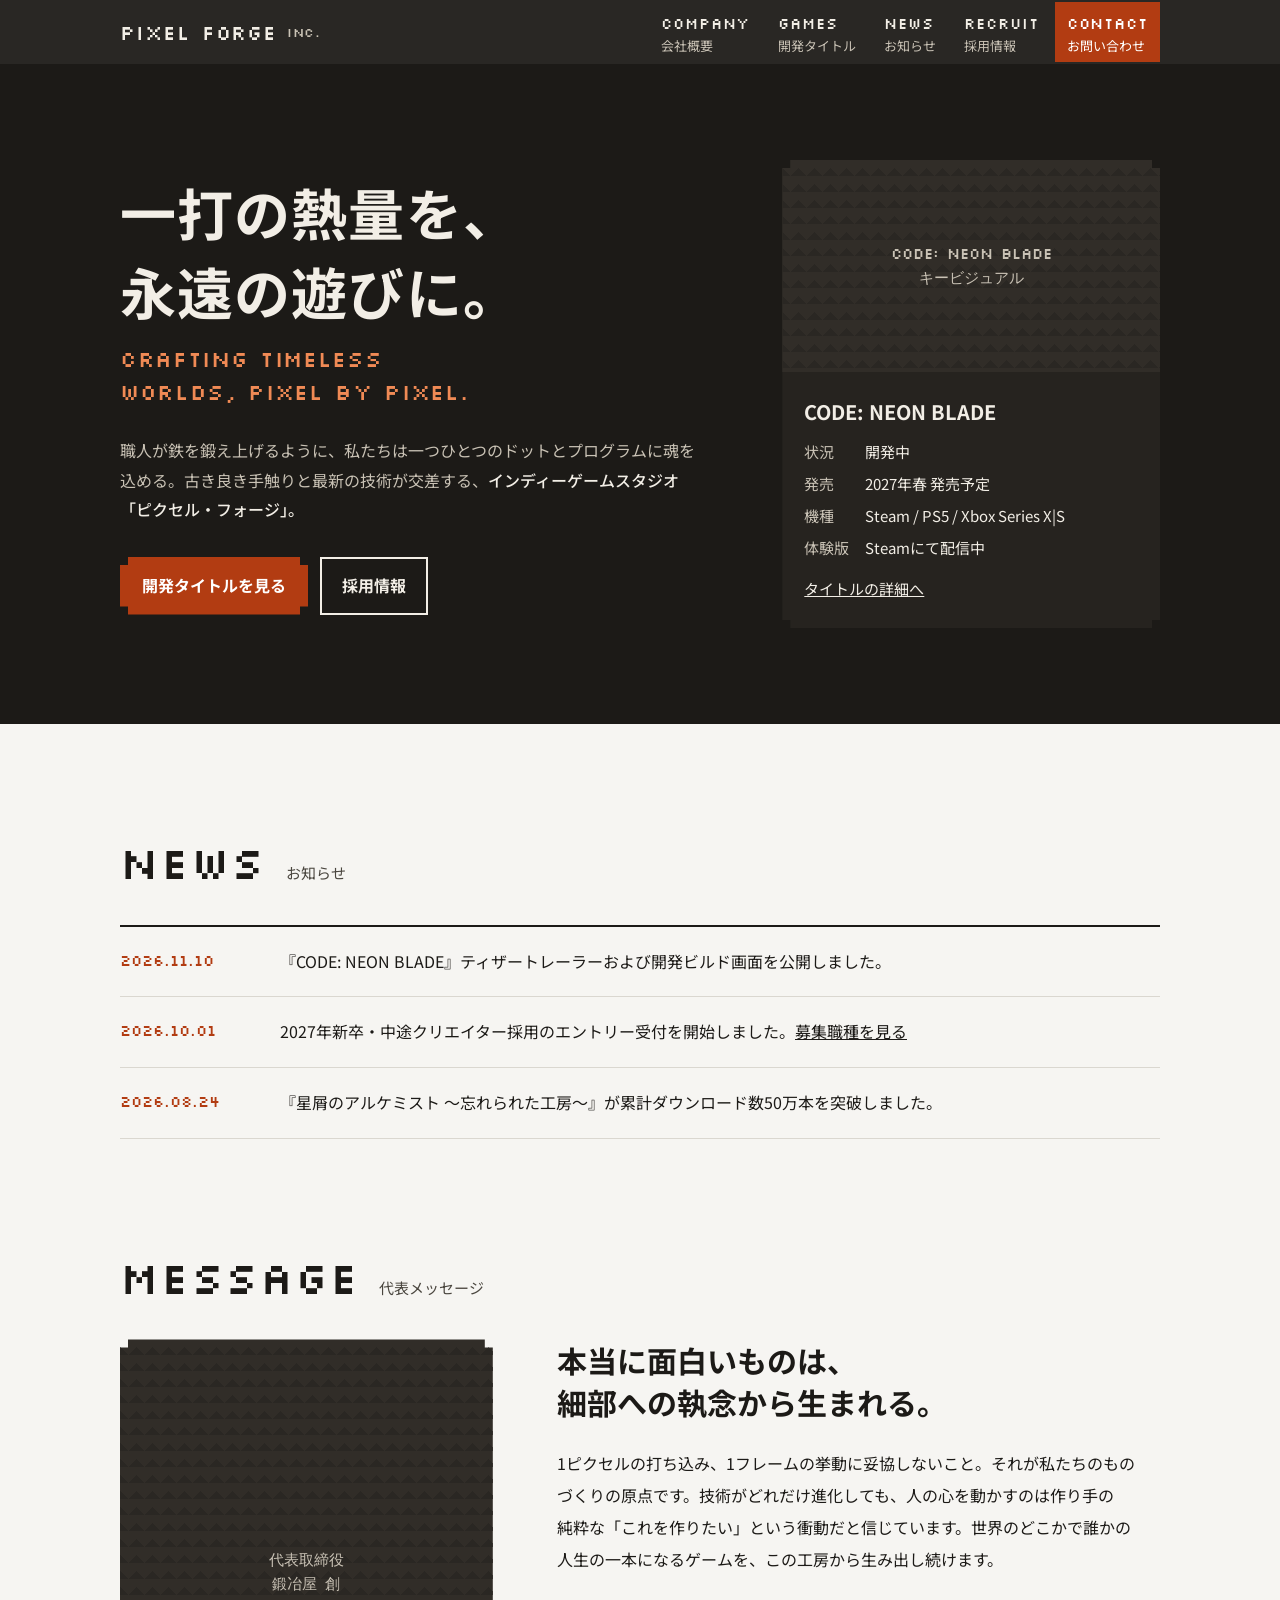
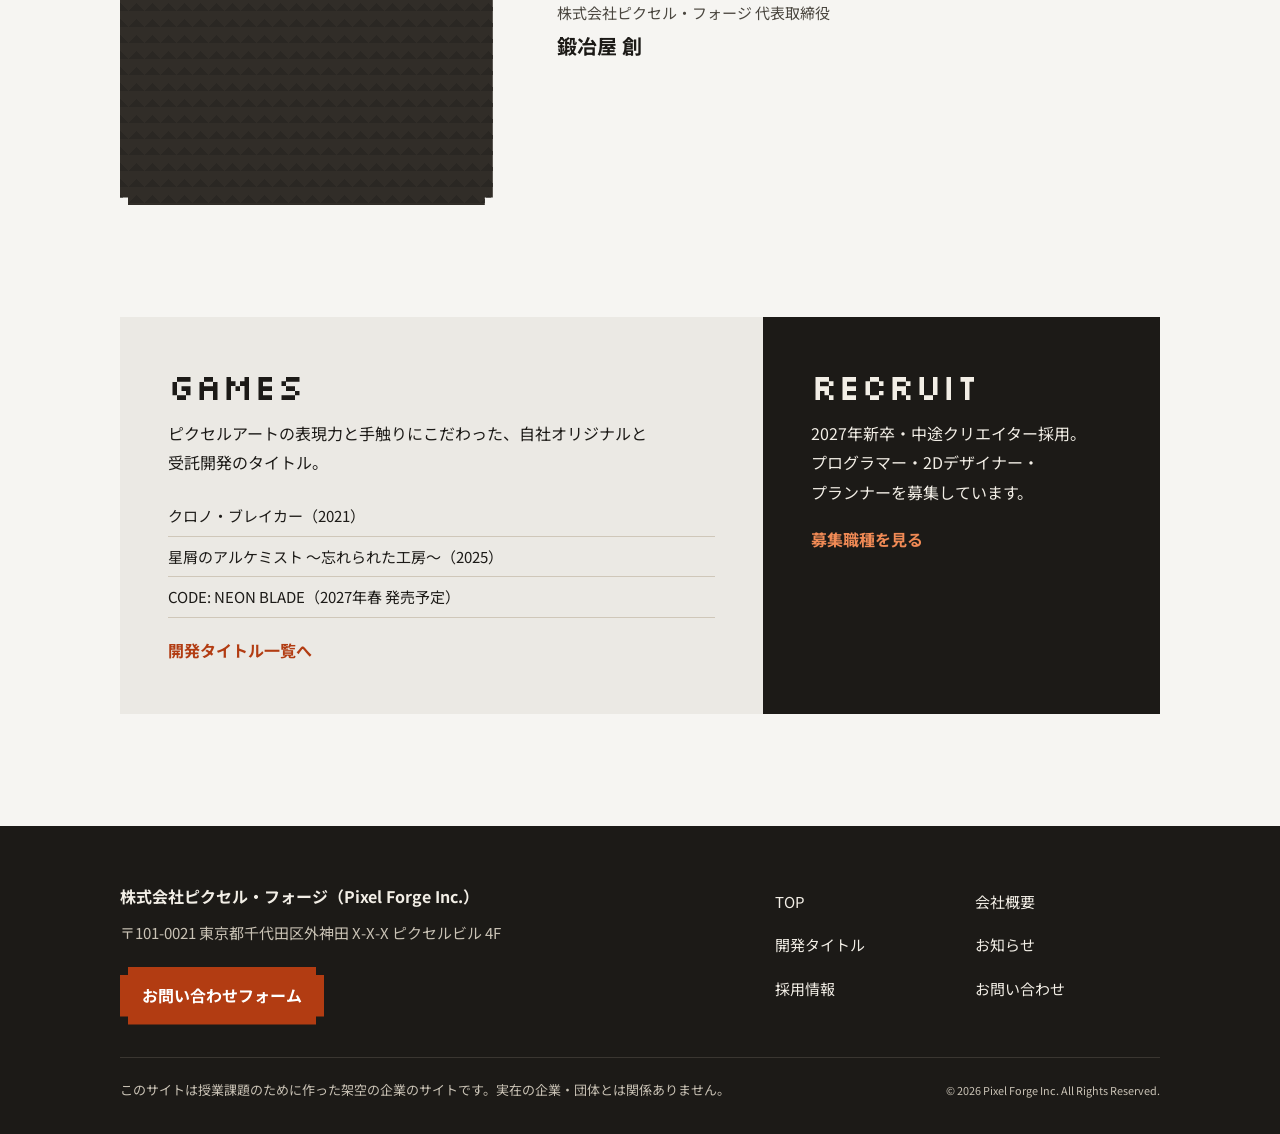
==== index.html @ 59c22038 "最終課題：ピクセル・フォージのコーポレートサイトを作る トップ・会社概要・開発タイトル・採用・お問い合わせの5ページ。 原稿どおりの文章、開発タイトルの絞り込み、問い合わせの入力→確認→完了。 画像は" ====
<!doctype html>
<html lang="ja">
<head>
<meta charset="utf-8">
<meta name="viewport" content="width=device-width, initial-scale=1">
<meta name="robots" content="noindex, nofollow">
<title>株式会社ピクセル・フォージ｜インディーゲームスタジオ</title>
<meta name="description" content="ピクセルアートの2Dゲームを企画・開発するインディーゲームスタジオ、株式会社ピクセル・フォージのコーポレートサイトです（授業課題用の架空の企業）。">
<link rel="preconnect" href="https://fonts.googleapis.com">
<link rel="preconnect" href="https://fonts.gstatic.com" crossorigin>
<link rel="stylesheet" href="https://fonts.googleapis.com/css2?family=Noto+Sans+JP:wght@400;500;700&family=Silkscreen&display=swap">
<link rel="stylesheet" href="./css/style.css">
</head>
<body>
<a class="skip" href="#main">本文へ移動</a>

<header class="site-header">
  <div class="wrap">
    <a class="logo" href="./index.html" aria-label="株式会社ピクセル・フォージ トップへ">PIXEL FORGE <small>Inc.</small></a>
    <button class="menu-btn" type="button" aria-expanded="false" aria-controls="gnav">MENU</button>
    <nav class="gnav" id="gnav" aria-label="グローバルメニュー">
      <ul>
        <li><a href="./company.html">COMPANY<span>会社概要</span></a></li>
        <li><a href="./games.html">GAMES<span>開発タイトル</span></a></li>
        <li><a href="./index.html#news">NEWS<span>お知らせ</span></a></li>
        <li><a href="./recruit.html">RECRUIT<span>採用情報</span></a></li>
        <li class="nav-entry"><a href="./contact.html">CONTACT<span>お問い合わせ</span></a></li>
      </ul>
    </nav>
  </div>
</header>

<main id="main">
  <section class="hero" aria-labelledby="hero-title">
    <div class="wrap">
      <div>
        <h1 id="hero-title">一打の熱量を、<br>永遠の遊びに。<span class="en" lang="en">Crafting Timeless Worlds, Pixel by Pixel.</span></h1>
        <p class="lead">職人が鉄を鍛え上げるように、私たちは一つひとつのドットとプログラムに魂を込める。古き良き手触りと最新の技術が交差する、<strong>インディーゲームスタジオ「ピクセル・フォージ」。</strong></p>
        <div class="hero-actions">
          <a class="btn" href="./games.html">開発タイトルを見る</a>
          <a class="btn ghost" href="./recruit.html">採用情報</a>
        </div>
      </div>
      <aside class="wip-card" aria-label="開発中のタイトル">
        <div class="shot"><div class="img-slot">CODE: NEON BLADE<br>キービジュアル</div></div>
        <div class="body">
                    <h2>CODE: NEON BLADE</h2>
          <dl>
            <dt>状況</dt><dd>開発中</dd>
            <dt>発売</dt><dd>2027年春 発売予定</dd>
            <dt>機種</dt><dd>Steam / PS5 / Xbox Series X|S</dd>
            <dt>体験版</dt><dd>Steamにて配信中</dd>
          </dl>
          <a href="./games.html#neon-blade">タイトルの詳細へ</a>
        </div>
      </aside>
    </div>
  </section>

  <section class="section" id="news" aria-labelledby="news-title">
    <div class="wrap">
      <div class="sec-head">
        <h2 id="news-title">NEWS</h2>
        <p>お知らせ</p>
      </div>
      <ul class="news-list">
        <li><time datetime="2026-11-10">2026.11.10</time><p>『CODE: NEON BLADE』ティザートレーラーおよび開発ビルド画面を公開しました。</p></li>
        <li><time datetime="2026-10-01">2026.10.01</time><p>2027年新卒・中途クリエイター採用のエントリー受付を開始しました。<a href="./recruit.html">募集職種を見る</a></p></li>
        <li><time datetime="2026-08-24">2026.08.24</time><p>『星屑のアルケミスト 〜忘れられた工房〜』が累計ダウンロード数50万本を突破しました。</p></li>
      </ul>
    </div>
  </section>

  <section class="section" aria-labelledby="message-title">
    <div class="wrap">
      <div class="sec-head">
        <h2>MESSAGE</h2>
        <p>代表メッセージ</p>
      </div>
      <div class="message">
        <div class="portrait"><div class="img-slot">代表取締役<br>鍛冶屋 創</div></div>
        <div>
          <h3 id="message-title">本当に面白いものは、細部への執念から生まれる。</h3>
          <blockquote>
            <p>1ピクセルの打ち込み、1フレームの挙動に妥協しないこと。それが私たちのものづくりの原点です。技術がどれだけ進化しても、人の心を動かすのは作り手の純粋な「これを作りたい」という衝動だと信じています。世界のどこかで誰かの人生の一本になるゲームを、この工房から生み出し続けます。</p>
          </blockquote>
          <p class="sign">株式会社ピクセル・フォージ 代表取締役<strong>鍛冶屋 創</strong></p>
        </div>
      </div>
    </div>
  </section>

  <section class="section" aria-label="開発タイトルと採用情報への入口">
    <div class="wrap">
      <div class="doorway">
        <a class="to-games" href="./games.html">
          <span class="en">GAMES</span>
          <span class="ja">ピクセルアートの表現力と手触りにこだわった、自社オリジナルと受託開発のタイトル。</span>
          <ul>
            <li>クロノ・ブレイカー（2021）</li>
            <li>星屑のアルケミスト 〜忘れられた工房〜（2025）</li>
            <li>CODE: NEON BLADE（2027年春 発売予定）</li>
          </ul>
          <span class="more">開発タイトル一覧へ</span>
        </a>
        <a class="to-recruit" href="./recruit.html">
          <span class="en">RECRUIT</span>
          <span class="ja">2027年新卒・中途クリエイター採用。プログラマー・2Dデザイナー・プランナーを募集しています。</span>
          <span class="more">募集職種を見る</span>
        </a>
      </div>
    </div>
  </section>
</main>
<footer class="site-footer">
  <div class="wrap">
    <div>
      <p class="name">株式会社ピクセル・フォージ（Pixel Forge Inc.）</p>
      <address>〒101-0021 東京都千代田区外神田 X-X-X ピクセルビル 4F</address>
      <p class="contact-cta"><a class="btn" href="./contact.html">お問い合わせフォーム</a></p>
    </div>
    <nav aria-label="フッターメニュー">
      <ul>
        <li><a href="./index.html">TOP</a></li>
        <li><a href="./company.html">会社概要</a></li>
        <li><a href="./games.html">開発タイトル</a></li>
        <li><a href="./index.html#news">お知らせ</a></li>
        <li><a href="./recruit.html">採用情報</a></li>
        <li><a href="./contact.html">お問い合わせ</a></li>
      </ul>
    </nav>
    <div class="bottom">
      <p>このサイトは授業課題のために作った架空の企業のサイトです。実在の企業・団体とは関係ありません。</p>
      <p><small>© 2026 Pixel Forge Inc. All Rights Reserved.</small></p>
    </div>
  </div>
</footer>
<script src="./js/main.js"></script>
</body>
</html>
---- css/style.css ----
/*
  株式会社ピクセル・フォージ（架空）コーポレートサイト
  題材の特色：鉄を鍛えるように1ドット・1フレームを打ち込むインディースタジオ。
  色は鍛冶場から3色だけ：地＝生成りの紙（仕様書・企画書）、主＝鉄の黒、差し色＝焼けた鉄の橙。
  ゲームの会社なので、最初の画面と採用の帯だけは鉄の黒を地にする（暗い面に理由がある所だけ）。
  書体：英字の章題・ロゴは Silkscreen（ドットの字）、和文は Noto Sans JP。
  角の欠けた四角（--px-cut）は、ドット絵の輪郭の段を写したもの。
*/
:root {
  --paper: #f6f5f2;
  --iron: #1c1a17;
  --ember: #b23c12;
  --ember-lit: #f08a55; /* 暗い地の上の橙（同じ色相を明るく） */
  --ink: #1c1a17;
  --ink-sub: #4a463f;
  --line: #dad7d0;
  --on-iron: #f2eee6;
  --on-iron-sub: #c9c2b5;
  --max: 1120px;
  --gutter: clamp(16px, 4vw, 40px);
  --px-cut: polygon(0 8px, 8px 8px, 8px 0, calc(100% - 8px) 0, calc(100% - 8px) 8px, 100% 8px,
    100% calc(100% - 8px), calc(100% - 8px) calc(100% - 8px), calc(100% - 8px) 100%, 8px 100%,
    8px calc(100% - 8px), 0 calc(100% - 8px));
  --font-dot: "Silkscreen", "DotGothic16", monospace;
  --font-ja: "Noto Sans JP", "Hiragino Sans", "Yu Gothic", sans-serif;
}

*, *::before, *::after { box-sizing: border-box; }
html { scroll-behavior: smooth; scroll-padding-top: 80px; }
@media (prefers-reduced-motion: reduce) { html { scroll-behavior: auto; } }
body {
  margin: 0;
  background: var(--paper);
  color: var(--ink);
  font-family: var(--font-ja);
  font-size: 16px;
  line-height: 1.85;
  -webkit-text-size-adjust: 100%;
  word-break: auto-phrase; /* 日本語を文節で折り返す */
  text-wrap: pretty;
}
h1, h2, h3 { text-wrap: balance; }
img { max-width: 100%; height: auto; display: block; }
a { color: inherit; }
h1, h2, h3 { line-height: 1.4; margin: 0; font-weight: 700; }
p { margin: 0; }
.wrap { max-width: var(--max); margin: 0 auto; padding: 0 var(--gutter); }
.sr-only {
  position: absolute; width: 1px; height: 1px; overflow: hidden;
  clip: rect(0 0 0 0); white-space: nowrap;
}
.skip {
  position: absolute; left: 8px; top: -60px; background: var(--ember); color: #fff;
  padding: 8px 12px; z-index: 100;
}
.skip:focus { top: 8px; }
:focus-visible { outline: 3px solid var(--ember); outline-offset: 2px; }

/* ===== ヘッダー（隠さない薄い帯） ===== */
.site-header {
  position: sticky; top: 0; z-index: 50;
  background: rgba(28, 26, 23, .94);
  color: var(--on-iron);
  backdrop-filter: blur(8px);
}
.site-header .wrap {
  display: flex; align-items: center; justify-content: space-between;
  height: 64px;
}
.logo {
  display: flex; align-items: center; gap: 10px;
  text-decoration: none; font-family: var(--font-dot); font-size: 20px;
  letter-spacing: .04em; white-space: nowrap;
}
.logo img { height: 36px; width: auto; }
.logo small { font-size: 13px; color: var(--on-iron-sub); }
.gnav ul { display: flex; gap: 4px; list-style: none; margin: 0; padding: 0; }
.gnav a {
  display: block; padding: 8px 12px; text-decoration: none;
  font-family: var(--font-dot); font-size: 15px; letter-spacing: .06em;
}
.gnav a span { display: block; font-family: var(--font-ja); font-size: 13px; color: var(--on-iron-sub); letter-spacing: 0; line-height: 1.2; }
.gnav a:hover, .gnav a[aria-current="page"] { color: #fff; box-shadow: inset 0 -3px 0 var(--ember); }
.gnav .nav-entry a { background: var(--ember); color: #fff; }
.gnav .nav-entry a span { color: #fff; }
.menu-btn {
  display: none; background: none; border: 0; color: var(--on-iron);
  font-family: var(--font-dot); font-size: 15px; padding: 10px 4px; cursor: pointer;
}

@media (max-width: 900px) {
  .menu-btn { display: block; }
  .gnav {
    position: fixed; inset: 64px 0 auto 0; background: var(--iron);
    max-height: calc(100vh - 64px); overflow-y: auto;
    display: none; padding: 8px var(--gutter) 24px;
  }
  .gnav.is-open { display: block; }
  .gnav ul { flex-direction: column; gap: 0; }
  .gnav a { padding: 14px 4px; font-size: 20px; border-bottom: 1px solid #3a3631; }
  .gnav a span { font-size: 13px; }
  .gnav .nav-entry a { margin-top: 16px; text-align: center; border: 0; }
}

/* ===== 最初の画面 ===== */
.hero { background: var(--iron); color: var(--on-iron); overflow: hidden; }
.hero .wrap {
  display: grid; grid-template-columns: minmax(0, 1.618fr) minmax(0, 1fr); gap: clamp(24px, 4vw, 56px);
  align-items: center; padding-top: clamp(48px, 8vw, 96px); padding-bottom: clamp(48px, 8vw, 96px);
}
.hero h1 { font-size: clamp(32px, 4.6vw, 56px); letter-spacing: .02em; }
.hero h1 .en {
  display: block; margin-top: 12px; font-family: var(--font-dot); font-weight: 400;
  font-size: clamp(16px, 1.8vw, 22px); color: var(--ember-lit); letter-spacing: .03em; line-height: 1.5;
}
.hero .lead { margin-top: 28px; max-width: 36em; color: var(--on-iron-sub); }
.hero .lead strong { color: var(--on-iron); font-weight: 500; }
.hero-actions { margin-top: 32px; display: flex; flex-wrap: wrap; gap: 12px; }

.btn {
  display: inline-flex; align-items: center; gap: 8px;
  padding: 14px 22px; font-weight: 700; font-size: 16px; text-decoration: none;
  background: var(--ember); color: #fff; border: 0; cursor: pointer;
  clip-path: var(--px-cut);
}
.btn:hover { background: #a93a14; }
.btn.ghost { background: transparent; color: inherit; box-shadow: inset 0 0 0 2px currentColor; clip-path: none; }
.btn.ghost:hover { background: rgba(255,255,255,.08); }

/* 開発中タイトルの札（最初の画面の右） */
.wip-card { background: #26231f; clip-path: var(--px-cut); }
.wip-card .shot { aspect-ratio: 16 / 9; background: #2f2b26; }
.wip-card .shot img { width: 100%; height: 100%; object-fit: cover; }
.wip-card .body { padding: 20px 22px 24px; }
.wip-card h2 { font-size: 20px; margin-top: 6px; }
.wip-card dl { display: grid; grid-template-columns: auto 1fr; gap: 4px 16px; margin: 12px 0 0; font-size: 15px; }
.wip-card dt { color: var(--on-iron-sub); }
.wip-card dd { margin: 0; }
.wip-card a { display: inline-block; margin-top: 14px; font-size: 15px; }

/* 写真がまだ届いていない枠（課題の素材を入れるまでの仮） */
.img-slot {
  display: flex; align-items: center; justify-content: center; text-align: center;
  width: 100%; height: 100%; padding: 16px;
  font-family: var(--font-dot); font-size: 15px; line-height: 1.6;
  color: var(--on-iron-sub);
  background:
    linear-gradient(45deg, #2a2723 25%, transparent 25%) 0 0 / 16px 16px,
    linear-gradient(-45deg, #2a2723 25%, transparent 25%) 0 0 / 16px 16px,
    #312d28;
}

/* ===== 章 ===== */
.section { padding: clamp(64px, 9vw, 112px) 0; }
.section + .section { padding-top: 0; }
.sec-head { display: flex; align-items: baseline; flex-wrap: wrap; gap: 8px 20px; margin-bottom: 36px; }
.sec-head h2 { font-family: var(--font-dot); font-weight: 400; font-size: clamp(30px, 4vw, 44px); letter-spacing: .04em; line-height: 1.2; }
.sec-head p { color: var(--ink-sub); font-size: 15px; }
.page-head { background: var(--iron); color: var(--on-iron); padding: clamp(48px, 7vw, 80px) 0 clamp(40px, 6vw, 64px); }
.page-head h1 { font-family: var(--font-dot); font-weight: 400; font-size: clamp(36px, 6vw, 64px); letter-spacing: .04em; line-height: 1.15; }
.page-head h1 span { display: block; font-family: var(--font-ja); font-weight: 700; font-size: 16px; color: var(--on-iron-sub); letter-spacing: .06em; margin-top: 8px; }
.page-head .catch { margin-top: 24px; font-size: clamp(22px, 2.6vw, 30px); font-weight: 700; }
.page-head .lead { margin-top: 16px; max-width: 42em; color: var(--on-iron-sub); }
.crumb { font-size: 13px; color: var(--on-iron-sub); margin-bottom: 20px; }
.crumb ol { list-style: none; margin: 0; padding: 0; display: flex; gap: 8px; flex-wrap: wrap; }
.crumb li + li::before { content: "/"; margin-right: 8px; }

/* NEWS */
.news-list { list-style: none; margin: 0; padding: 0; border-top: 2px solid var(--ink); }
.news-list li { display: grid; grid-template-columns: 8.5em 1fr; gap: 8px 24px; padding: 20px 0; border-bottom: 1px solid var(--line); }
.news-list time { font-family: var(--font-dot); font-size: 15px; color: var(--ember); }
@media (max-width: 600px) { .news-list li { grid-template-columns: 1fr; gap: 2px; } }

/* 代表メッセージ */
.message { display: grid; grid-template-columns: minmax(0, 1fr) minmax(0, 1.618fr); gap: clamp(28px, 5vw, 64px); align-items: start; }
.message .portrait { aspect-ratio: 4 / 5; clip-path: var(--px-cut); background: #312d28; }
.message .portrait img { width: 100%; height: 100%; object-fit: cover; }
.message h3 { font-size: clamp(22px, 2.6vw, 30px); }
.message blockquote { margin: 24px 0 0; padding: 0; }
.message blockquote p { font-size: 16px; line-height: 2; }
.message .sign { margin-top: 24px; font-size: 15px; color: var(--ink-sub); }
.message .sign strong { display: block; font-size: 20px; color: var(--ink); }

/* トップの入口（タイトル・採用） */
.doorway { display: grid; grid-template-columns: minmax(0, 1.618fr) minmax(0, 1fr); gap: 0; }
.doorway a { display: block; text-decoration: none; padding: clamp(28px, 4vw, 48px); }
.doorway .to-games { background: #ebe9e4; }
.doorway .to-recruit { background: var(--iron); color: var(--on-iron); }
.doorway .to-recruit .more { color: var(--ember-lit); }
.doorway .en { font-family: var(--font-dot); font-size: clamp(26px, 3vw, 36px); line-height: 1.2; display: block; }
.doorway .ja { display: block; margin-top: 10px; }
.doorway .more { display: inline-block; margin-top: 18px; font-weight: 700; color: var(--ember); }
.doorway ul { list-style: none; margin: 18px 0 0; padding: 0; font-size: 15px; }
.doorway ul li { padding: 6px 0; border-bottom: 1px solid #cfc7b9; }
.doorway a:hover .more { text-decoration: underline; }

/* ===== 開発タイトル ===== */
.filter { display: flex; flex-wrap: wrap; align-items: center; gap: 12px 24px; margin-bottom: 32px; }
.filter fieldset { border: 0; margin: 0; padding: 0; display: flex; flex-wrap: wrap; gap: 8px; align-items: center; }
.filter legend { float: left; margin-right: 8px; font-size: 15px; color: var(--ink-sub); }
.chip {
  font: inherit; font-size: 15px; padding: 6px 14px; cursor: pointer;
  background: #ebe9e4; color: var(--ink); border: 0;
}
.chip[aria-pressed="true"] { background: var(--ink); color: var(--paper); }
.filter .count { font-size: 15px; color: var(--ink-sub); margin-left: auto; }
.filter .count strong { font-family: var(--font-dot); font-size: 20px; color: var(--ember); font-weight: 400; }

.game { display: grid; grid-template-columns: minmax(0, 1fr) minmax(0, 1.618fr); gap: clamp(24px, 4vw, 56px); padding: 48px 0; border-top: 2px solid var(--ink); }
.game[hidden] { display: none; }
.game .shot { aspect-ratio: 16 / 9; clip-path: var(--px-cut); background: #312d28; }
.game .shot img { width: 100%; height: 100%; object-fit: cover; }
.game .kind { font-size: 13px; font-weight: 700; color: var(--ember); }
.game h2 { font-size: clamp(20px, 2.2vw, 26px); margin-top: 4px; }
.game h2 .en { display: block; font-family: var(--font-dot); font-weight: 400; font-size: 15px; color: var(--ink-sub); }
.game .catch { margin-top: 12px; font-weight: 700; font-size: 16px; }
.game .spec { display: grid; grid-template-columns: 7em minmax(0, 1fr); gap: 4px 12px; margin: 20px 0 0; font-size: 15px; }
.game .spec dt, .game .spec dd { margin: 0; }
.game .spec dt { color: var(--ink-sub); }
.game .summary { margin-top: 20px; }
.game .role { margin-top: 16px; font-size: 15px; padding-left: 12px; box-shadow: inset 3px 0 0 var(--ember); }
.empty { padding: 48px 0; border-top: 2px solid var(--ink); }

/* ===== 会社概要 ===== */
.outline { display: grid; grid-template-columns: 10em 1fr; margin: 0; border-top: 2px solid var(--ink); }
.outline dt, .outline dd { margin: 0; padding: 18px 0; border-bottom: 1px solid var(--line); }
.outline dt { font-weight: 700; }
.outline dd ul { margin: 0; padding-left: 1.2em; }
.map { margin-top: 32px; aspect-ratio: 16 / 7; background: #ebe9e4; }
.map iframe { width: 100%; height: 100%; border: 0; display: block; }
.map-note { margin-top: 8px; font-size: 13px; color: var(--ink-sub); }
@media (max-width: 600px) {
  .outline { grid-template-columns: 1fr; }
  .outline dt { padding-bottom: 0; border-bottom: 0; }
  .map { aspect-ratio: 4 / 3; }
}

/* ===== 採用 ===== */
.persona { list-style: none; margin: 0; padding: 0; display: grid; grid-template-columns: 1fr 1fr; gap: 0 48px; }
.persona li { padding: 16px 0 16px 28px; border-bottom: 1px solid var(--line); position: relative; }
.persona li::before { content: ""; position: absolute; left: 0; top: 27px; width: 10px; height: 10px; background: var(--ember); }
.job { padding: 40px 0; border-top: 2px solid var(--ink); }
.job h3 { font-size: clamp(20px, 2.4vw, 26px); }
.job h3 small { display: block; font-size: 15px; font-weight: 700; color: var(--ember); }
.job dl { display: grid; grid-template-columns: 9em 1fr; margin: 20px 0 0; }
.job dt, .job dd { margin: 0; padding: 12px 0; border-bottom: 1px solid var(--line); }
.job dt { font-weight: 700; }
.job dd ul { margin: 0; padding-left: 1.2em; }
.voices { display: grid; grid-template-columns: 1fr 1fr; gap: 48px; }
.voice .who { font-size: 15px; color: var(--ink-sub); }
.voice .who strong { display: block; font-size: 20px; color: var(--ink); }
.voice h3 { font-size: 20px; margin: 12px 0 14px; }
.voice .face { aspect-ratio: 3 / 2; clip-path: var(--px-cut); background: #312d28; margin-bottom: 20px; }
.voice .face img { width: 100%; height: 100%; object-fit: cover; }
.conditions { display: grid; grid-template-columns: 9em 1fr; margin: 0; border-top: 2px solid var(--ink); }
.conditions dt, .conditions dd { margin: 0; padding: 16px 0; border-bottom: 1px solid var(--line); }
.conditions dt { font-weight: 700; }
.conditions dd ul { margin: 0; padding-left: 1.2em; }
.flow { list-style: none; counter-reset: step; margin: 0; padding: 0; display: grid; grid-template-columns: repeat(5, 1fr); gap: 4px; }
.flow li { counter-increment: step; background: #ebe9e4; padding: 18px 16px; font-weight: 700; font-size: 15px; }
.flow li::before { content: "STEP " counter(step); display: block; font-family: var(--font-dot); font-weight: 400; font-size: 13px; color: var(--ember); }
.flow li:last-child { background: var(--ember); color: #fff; }
.flow li:last-child::before { color: #fff; }
.flow-note { margin-top: 8px; font-size: 15px; color: var(--ink-sub); }
.entry-band { background: var(--iron); color: var(--on-iron); padding: clamp(56px, 8vw, 96px) 0; }
.entry-band .wrap { display: grid; grid-template-columns: minmax(0, 1.618fr) minmax(0, 1fr); gap: 32px; align-items: center; }
.entry-band h2 { font-family: var(--font-dot); font-weight: 400; font-size: clamp(36px, 5vw, 56px); line-height: 1.1; }
.entry-band p { margin-top: 16px; color: var(--on-iron-sub); }
.entry-band .btn { font-size: 20px; padding: 18px 28px; justify-self: start; }
@media (max-width: 900px) {
  .persona, .voices { grid-template-columns: 1fr; }
  .flow { grid-template-columns: 1fr; }
}
@media (max-width: 600px) {
  .job dl, .conditions { grid-template-columns: 1fr; }
  .job dt, .conditions dt { padding-bottom: 0; border-bottom: 0; }
}

/* ===== お問い合わせ ===== */
.notes { list-style: none; margin: 0; padding: 0; border-top: 2px solid var(--ink); }
.notes li { padding: 16px 0; border-bottom: 1px solid var(--line); }
.notes strong { display: block; }
.form { max-width: 760px; }
.field { padding: 20px 0; border-bottom: 1px solid var(--line); }
.field > label, .field > .label { display: flex; align-items: center; gap: 10px; font-weight: 700; margin-bottom: 8px; }
.req, .opt { font-size: 13px; font-weight: 700; padding: 1px 8px; }
.req { background: var(--ember); color: #fff; }
.opt { background: #ddd6c9; color: var(--ink-sub); }
.field input[type="text"], .field input[type="email"], .field select, .field textarea {
  width: 100%; font: inherit; font-size: 16px; padding: 12px 14px;
  background: #fff; color: var(--ink); border: 1px solid #a8a092; border-radius: 0;
}
.field textarea { min-height: 200px; resize: vertical; }
.field .hint { margin-top: 6px; font-size: 13px; color: var(--ink-sub); }
.field .err { margin-top: 6px; font-size: 15px; font-weight: 700; color: #a3300c; }
.field.is-invalid input, .field.is-invalid select, .field.is-invalid textarea { border-color: #a3300c; box-shadow: 0 0 0 1px #a3300c; }
.field[hidden] { display: none; }
.agree label { display: flex; gap: 10px; align-items: flex-start; font-weight: 700; }
.agree input { width: 20px; height: 20px; margin-top: 4px; accent-color: var(--ember); }
.form-actions { margin-top: 32px; display: flex; flex-wrap: wrap; gap: 12px; }
.confirm-table { display: grid; grid-template-columns: 11em 1fr; margin: 0; border-top: 2px solid var(--ink); }
.confirm-table dt, .confirm-table dd { margin: 0; padding: 14px 0; border-bottom: 1px solid var(--line); }
.confirm-table dt { font-weight: 700; }
.confirm-table dd { white-space: pre-wrap; overflow-wrap: anywhere; }
.step-bar { list-style: none; display: flex; gap: 4px; margin: 0 0 32px; padding: 0; font-size: 15px; }
.step-bar li { flex: 1; padding: 10px 12px; background: #ebe9e4; color: var(--ink-sub); }
.step-bar li[aria-current="step"] { background: var(--ink); color: var(--paper); font-weight: 700; }
.demo-note { margin-top: 16px; font-size: 15px; color: var(--ink-sub); }
@media (max-width: 600px) {
  .confirm-table { grid-template-columns: 1fr; }
  .confirm-table dt { padding-bottom: 0; border-bottom: 0; }
}

/* ===== フッター ===== */
.site-footer { background: var(--iron); color: var(--on-iron); padding: 56px 0 32px; font-size: 15px; }
.site-footer .wrap { display: grid; grid-template-columns: minmax(0, 1.618fr) minmax(0, 1fr); gap: 32px; }
.site-footer .name { font-weight: 700; font-size: 16px; }
.site-footer address { font-style: normal; margin-top: 8px; color: var(--on-iron-sub); }
.site-footer .contact-cta { margin-top: 20px; }
.site-footer nav ul { list-style: none; margin: 0; padding: 0; display: grid; grid-template-columns: 1fr 1fr; gap: 4px 16px; }
.site-footer nav a { text-decoration: none; display: inline-block; padding: 6px 0; }
.site-footer nav a:hover { text-decoration: underline; }
.site-footer .bottom { grid-column: 1 / -1; border-top: 1px solid #3a3631; padding-top: 20px; display: flex; flex-wrap: wrap; justify-content: space-between; gap: 8px 24px; font-size: 13px; color: var(--on-iron-sub); }

/* ===== 幅が狭いとき ===== */
@media (max-width: 900px) {
  .hero .wrap, .message, .doorway, .game, .entry-band .wrap, .site-footer .wrap { grid-template-columns: 1fr; }
  .message .portrait { max-width: 360px; }
}
.done-title { font-size: 24px; }
.done-text { margin-top: 16px; }
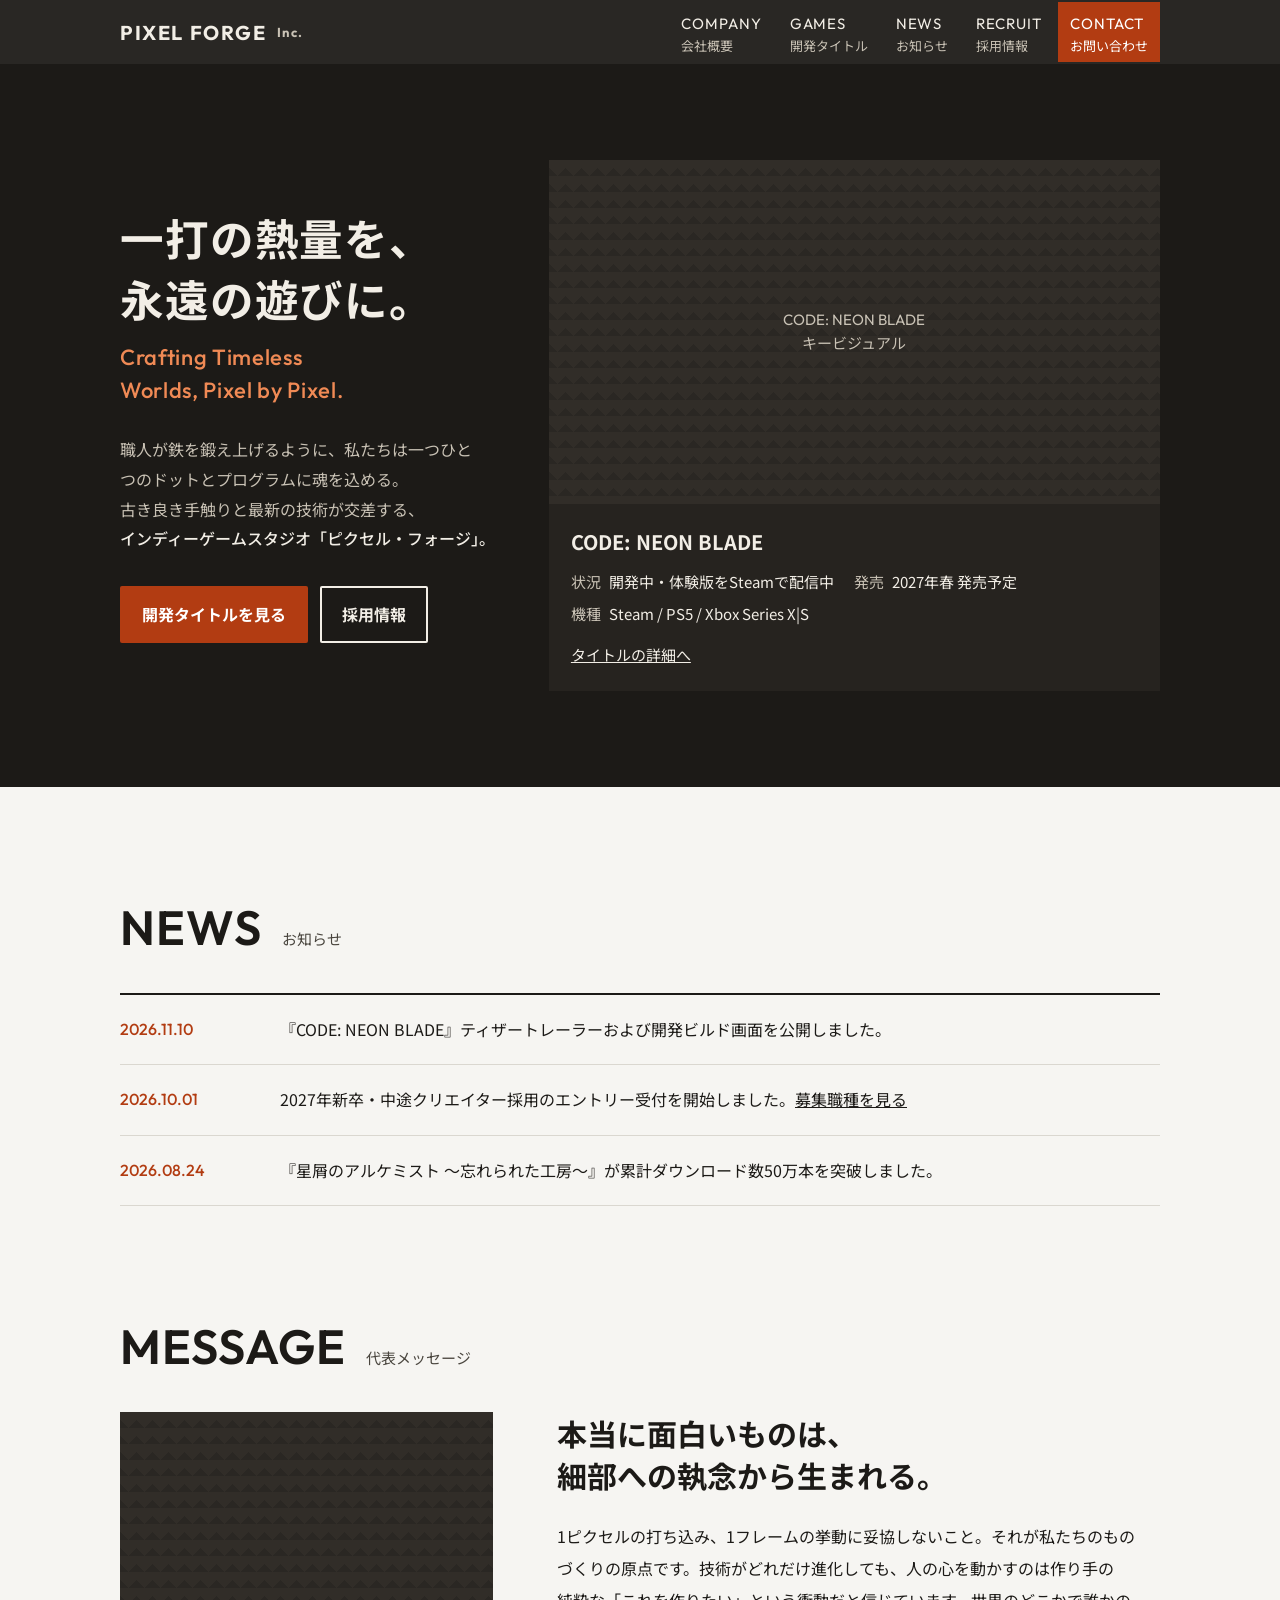
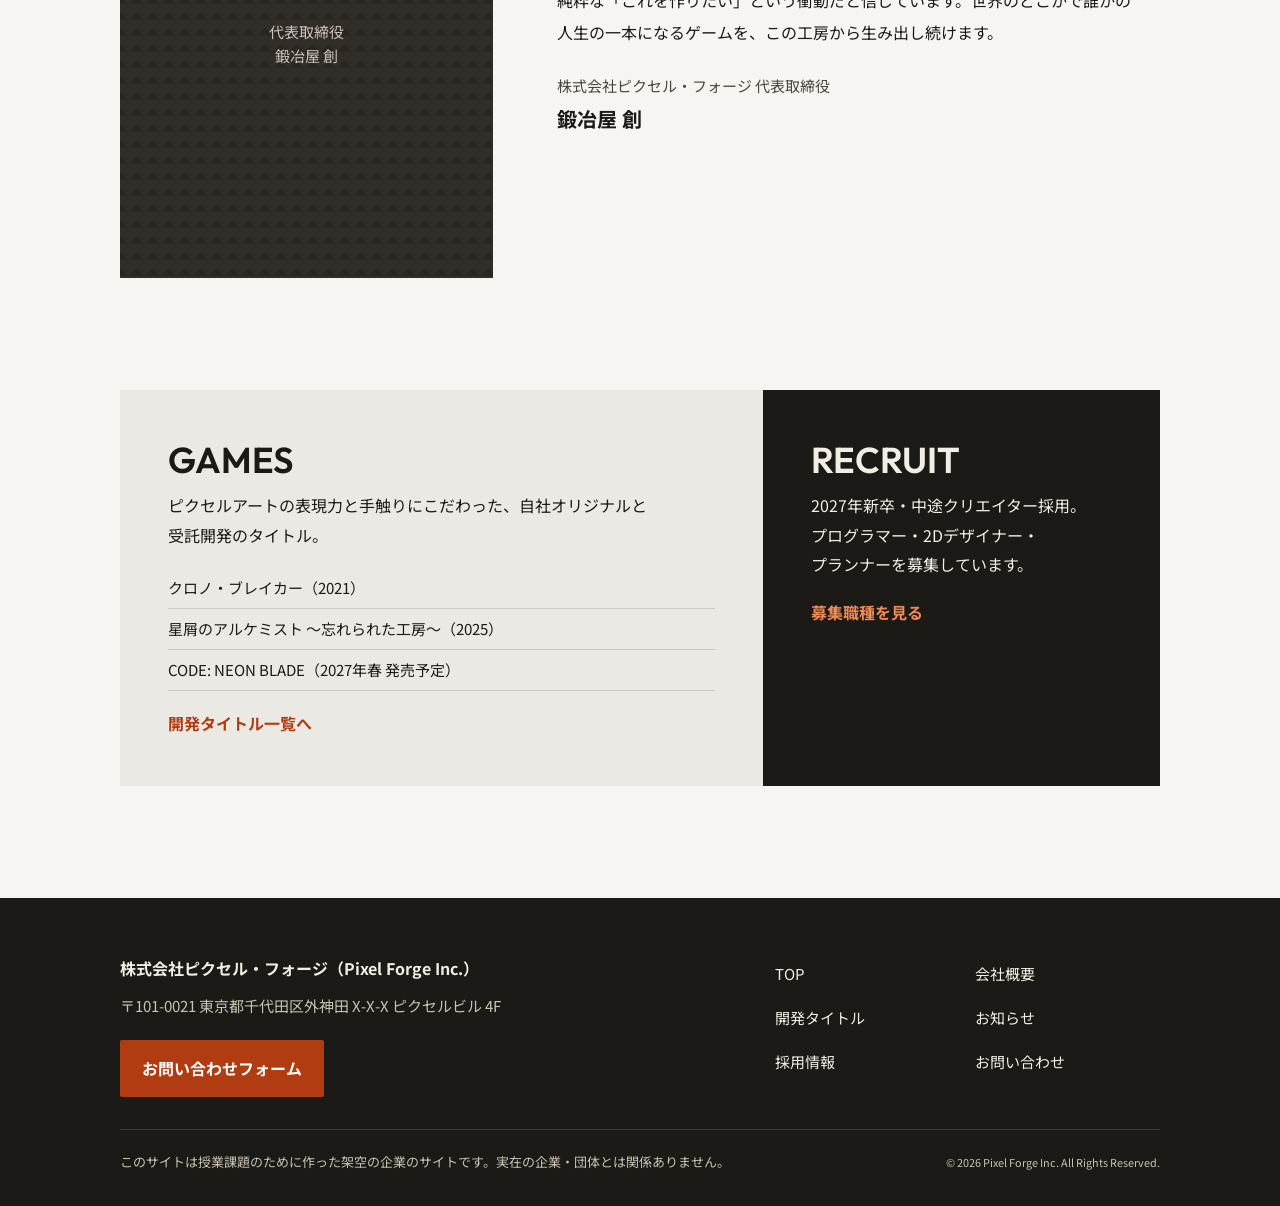
==== commit 94b37d1e: "見本の実測に合わせて最初の画面と書体を直す ゲーム会社8件（inti・Vanillaware・ゲームフリーク・ポケットペア・Supergiant・ Motion Twin・Dotemu・アクワイア）を" ====
--- a/index.html
+++ b/index.html
@@ -8,8 +8,9 @@
 <meta name="description" content="ピクセルアートの2Dゲームを企画・開発するインディーゲームスタジオ、株式会社ピクセル・フォージのコーポレートサイトです（授業課題用の架空の企業）。">
 <link rel="preconnect" href="https://fonts.googleapis.com">
 <link rel="preconnect" href="https://fonts.gstatic.com" crossorigin>
-<link rel="stylesheet" href="https://fonts.googleapis.com/css2?family=Noto+Sans+JP:wght@400;500;700&family=Silkscreen&display=swap">
+<link rel="stylesheet" href="https://fonts.googleapis.com/css2?family=Noto+Sans+JP:wght@400;500;700&family=Outfit:wght@500;600;700&display=swap">
 <link rel="stylesheet" href="./css/style.css">
+<script type="application/ld+json">{"@context":"https://schema.org","@type":"Organization","name":"株式会社ピクセル・フォージ","alternateName":"Pixel Forge Inc.","url":"https://pixelforge.enludus.com/","description":"授業課題用の架空のインディーゲームスタジオ","address":{"@type":"PostalAddress","postalCode":"101-0021","addressRegion":"東京都","addressLocality":"千代田区","streetAddress":"外神田 X-X-X ピクセルビル 4F","addressCountry":"JP"}}</script>
 </head>
 <body>
 <a class="skip" href="#main">本文へ移動</a>
@@ -46,10 +47,9 @@
         <div class="body">
                     <h2>CODE: NEON BLADE</h2>
           <dl>
-            <dt>状況</dt><dd>開発中</dd>
-            <dt>発売</dt><dd>2027年春 発売予定</dd>
-            <dt>機種</dt><dd>Steam / PS5 / Xbox Series X|S</dd>
-            <dt>体験版</dt><dd>Steamにて配信中</dd>
+            <div><dt>状況</dt><dd>開発中・体験版をSteamで配信中</dd></div>
+            <div><dt>発売</dt><dd>2027年春 発売予定</dd></div>
+            <div><dt>機種</dt><dd>Steam / PS5 / Xbox Series X|S</dd></div>
           </dl>
           <a href="./games.html#neon-blade">タイトルの詳細へ</a>
         </div>
--- a/css/style.css
+++ b/css/style.css
@@ -1,10 +1,15 @@
 /*
   株式会社ピクセル・フォージ（架空）コーポレートサイト
   題材の特色：鉄を鍛えるように1ドット・1フレームを打ち込むインディースタジオ。
-  色は鍛冶場から3色だけ：地＝生成りの紙（仕様書・企画書）、主＝鉄の黒、差し色＝焼けた鉄の橙。
-  ゲームの会社なので、最初の画面と採用の帯だけは鉄の黒を地にする（暗い面に理由がある所だけ）。
-  書体：英字の章題・ロゴは Silkscreen（ドットの字）、和文は Noto Sans JP。
-  角の欠けた四角（--px-cut）は、ドット絵の輪郭の段を写したもの。
+  見本：ゲーム会社・インディースタジオ8件を sample.js で測った（2026-11-21、PC 1440px）
+    inti.co.jp・vanillaware.co.jp・gamefreak.co.jp・pocketpair.jp・supergiantgames.com・
+    motiontwin.com・dotemu.com・acquire.co.jp
+  - 最初の画面の主役はゲームの絵（8件中7件）。会社の一文は脇 → キービジュアルに 1.618 を渡す
+  - 色はゲームの絵が持ち、画面の地と文字はほぼ無彩色（地 #fff・#f2efec・#e7e7e7、暗い地は Vanillaware #11143a）
+  - 英字は幾何学的なゴシック（Outfit＝pocketpair・URW DIN＝gamefreak・Poppins＝dotemu）、和文は Noto Sans JP。
+    ドット書体は0件 → ドット絵らしさは絵に任せ、書体には持たせない
+  - ボタンは0〜7個、角0〜4px（gamefreak だけ 25px）。全幅の罫は8件中6件で0本
+  色は3色：地＝紙の白、主＝鉄の黒、差し色＝焼けた鉄の橙（会社名の「鍛える」から。ボタン・日付・現在地だけ）。
 */
 :root {
   --paper: #f6f5f2;
@@ -18,10 +23,7 @@
   --on-iron-sub: #c9c2b5;
   --max: 1120px;
   --gutter: clamp(16px, 4vw, 40px);
-  --px-cut: polygon(0 8px, 8px 8px, 8px 0, calc(100% - 8px) 0, calc(100% - 8px) 8px, 100% 8px,
-    100% calc(100% - 8px), calc(100% - 8px) calc(100% - 8px), calc(100% - 8px) 100%, 8px 100%,
-    8px calc(100% - 8px), 0 calc(100% - 8px));
-  --font-dot: "Silkscreen", "DotGothic16", monospace;
+  --font-dot: "Outfit", "Noto Sans JP", sans-serif; /* 英字の章題・ナビ・ロゴ */
   --font-ja: "Noto Sans JP", "Hiragino Sans", "Yu Gothic", sans-serif;
 }
 
@@ -69,8 +71,8 @@
 }
 .logo {
   display: flex; align-items: center; gap: 10px;
-  text-decoration: none; font-family: var(--font-dot); font-size: 20px;
-  letter-spacing: .04em; white-space: nowrap;
+  text-decoration: none; font-family: var(--font-dot); font-weight: 700; font-size: 20px;
+  letter-spacing: .08em; white-space: nowrap;
 }
 .logo img { height: 36px; width: auto; }
 .logo small { font-size: 13px; color: var(--on-iron-sub); }
@@ -105,12 +107,12 @@
 /* ===== 最初の画面 ===== */
 .hero { background: var(--iron); color: var(--on-iron); overflow: hidden; }
 .hero .wrap {
-  display: grid; grid-template-columns: minmax(0, 1.618fr) minmax(0, 1fr); gap: clamp(24px, 4vw, 56px);
+  display: grid; grid-template-columns: minmax(0, 1fr) minmax(0, 1.618fr); gap: clamp(24px, 4vw, 56px);
   align-items: center; padding-top: clamp(48px, 8vw, 96px); padding-bottom: clamp(48px, 8vw, 96px);
 }
-.hero h1 { font-size: clamp(32px, 4.6vw, 56px); letter-spacing: .02em; }
+.hero h1 { font-size: clamp(30px, 3.4vw, 44px); letter-spacing: .02em; }
 .hero h1 .en {
-  display: block; margin-top: 12px; font-family: var(--font-dot); font-weight: 400;
+  display: block; margin-top: 12px; font-family: var(--font-dot); font-weight: 500;
   font-size: clamp(16px, 1.8vw, 22px); color: var(--ember-lit); letter-spacing: .03em; line-height: 1.5;
 }
 .hero .lead { margin-top: 28px; max-width: 36em; color: var(--on-iron-sub); }
@@ -118,25 +120,27 @@
 .hero-actions { margin-top: 32px; display: flex; flex-wrap: wrap; gap: 12px; }
 
 .btn {
+  border-radius: 2px;
   display: inline-flex; align-items: center; gap: 8px;
   padding: 14px 22px; font-weight: 700; font-size: 16px; text-decoration: none;
   background: var(--ember); color: #fff; border: 0; cursor: pointer;
-  clip-path: var(--px-cut);
 }
 .btn:hover { background: #a93a14; }
-.btn.ghost { background: transparent; color: inherit; box-shadow: inset 0 0 0 2px currentColor; clip-path: none; }
+.btn.ghost { background: transparent; color: inherit; box-shadow: inset 0 0 0 2px currentColor; }
 .btn.ghost:hover { background: rgba(255,255,255,.08); }
 
 /* 開発中タイトルの札（最初の画面の右） */
-.wip-card { background: #26231f; clip-path: var(--px-cut); }
+.wip-card { background: #26231f; }
 .wip-card .shot { aspect-ratio: 16 / 9; background: #2f2b26; }
 .wip-card .shot img { width: 100%; height: 100%; object-fit: cover; }
-.wip-card .body { padding: 20px 22px 24px; }
+.wip-card .body { padding: 18px 22px 22px; display: flex; flex-wrap: wrap; align-items: baseline; gap: 4px 24px; }
+.wip-card .body h2 { flex: 1 0 100%; }
 .wip-card h2 { font-size: 20px; margin-top: 6px; }
-.wip-card dl { display: grid; grid-template-columns: auto 1fr; gap: 4px 16px; margin: 12px 0 0; font-size: 15px; }
+.wip-card dl { display: flex; flex-wrap: wrap; gap: 4px 20px; margin: 8px 0 0; font-size: 15px; }
+.wip-card dl div { display: flex; gap: 8px; }
 .wip-card dt { color: var(--on-iron-sub); }
 .wip-card dd { margin: 0; }
-.wip-card a { display: inline-block; margin-top: 14px; font-size: 15px; }
+.wip-card a { display: inline-block; margin-top: 10px; font-size: 15px; }
 
 /* 写真がまだ届いていない枠（課題の素材を入れるまでの仮） */
 .img-slot {
@@ -154,10 +158,10 @@
 .section { padding: clamp(64px, 9vw, 112px) 0; }
 .section + .section { padding-top: 0; }
 .sec-head { display: flex; align-items: baseline; flex-wrap: wrap; gap: 8px 20px; margin-bottom: 36px; }
-.sec-head h2 { font-family: var(--font-dot); font-weight: 400; font-size: clamp(30px, 4vw, 44px); letter-spacing: .04em; line-height: 1.2; }
+.sec-head h2 { font-family: var(--font-dot); font-weight: 600; font-size: clamp(32px, 4vw, 48px); letter-spacing: .02em; line-height: 1.2; }
 .sec-head p { color: var(--ink-sub); font-size: 15px; }
 .page-head { background: var(--iron); color: var(--on-iron); padding: clamp(48px, 7vw, 80px) 0 clamp(40px, 6vw, 64px); }
-.page-head h1 { font-family: var(--font-dot); font-weight: 400; font-size: clamp(36px, 6vw, 64px); letter-spacing: .04em; line-height: 1.15; }
+.page-head h1 { font-family: var(--font-dot); font-weight: 600; font-size: clamp(40px, 6vw, 72px); letter-spacing: .02em; line-height: 1.15; }
 .page-head h1 span { display: block; font-family: var(--font-ja); font-weight: 700; font-size: 16px; color: var(--on-iron-sub); letter-spacing: .06em; margin-top: 8px; }
 .page-head .catch { margin-top: 24px; font-size: clamp(22px, 2.6vw, 30px); font-weight: 700; }
 .page-head .lead { margin-top: 16px; max-width: 42em; color: var(--on-iron-sub); }
@@ -168,12 +172,12 @@
 /* NEWS */
 .news-list { list-style: none; margin: 0; padding: 0; border-top: 2px solid var(--ink); }
 .news-list li { display: grid; grid-template-columns: 8.5em 1fr; gap: 8px 24px; padding: 20px 0; border-bottom: 1px solid var(--line); }
-.news-list time { font-family: var(--font-dot); font-size: 15px; color: var(--ember); }
+.news-list time { font-family: var(--font-dot); font-weight: 500; font-size: 16px; color: var(--ember); }
 @media (max-width: 600px) { .news-list li { grid-template-columns: 1fr; gap: 2px; } }
 
 /* 代表メッセージ */
 .message { display: grid; grid-template-columns: minmax(0, 1fr) minmax(0, 1.618fr); gap: clamp(28px, 5vw, 64px); align-items: start; }
-.message .portrait { aspect-ratio: 4 / 5; clip-path: var(--px-cut); background: #312d28; }
+.message .portrait { aspect-ratio: 4 / 5; background: #312d28; }
 .message .portrait img { width: 100%; height: 100%; object-fit: cover; }
 .message h3 { font-size: clamp(22px, 2.6vw, 30px); }
 .message blockquote { margin: 24px 0 0; padding: 0; }
@@ -187,7 +191,7 @@
 .doorway .to-games { background: #ebe9e4; }
 .doorway .to-recruit { background: var(--iron); color: var(--on-iron); }
 .doorway .to-recruit .more { color: var(--ember-lit); }
-.doorway .en { font-family: var(--font-dot); font-size: clamp(26px, 3vw, 36px); line-height: 1.2; display: block; }
+.doorway .en { font-family: var(--font-dot); font-weight: 600; font-size: clamp(26px, 3vw, 36px); line-height: 1.2; display: block; }
 .doorway .ja { display: block; margin-top: 10px; }
 .doorway .more { display: inline-block; margin-top: 18px; font-weight: 700; color: var(--ember); }
 .doorway ul { list-style: none; margin: 18px 0 0; padding: 0; font-size: 15px; }
@@ -204,11 +208,12 @@
 }
 .chip[aria-pressed="true"] { background: var(--ink); color: var(--paper); }
 .filter .count { font-size: 15px; color: var(--ink-sub); margin-left: auto; }
-.filter .count strong { font-family: var(--font-dot); font-size: 20px; color: var(--ember); font-weight: 400; }
+.filter .count strong { font-family: var(--font-dot); font-size: 20px; color: var(--ember); font-weight: 600; }
+.chip .n { margin-left: 6px; font-size: 13px; opacity: .75; }
 
 .game { display: grid; grid-template-columns: minmax(0, 1fr) minmax(0, 1.618fr); gap: clamp(24px, 4vw, 56px); padding: 48px 0; border-top: 2px solid var(--ink); }
 .game[hidden] { display: none; }
-.game .shot { aspect-ratio: 16 / 9; clip-path: var(--px-cut); background: #312d28; }
+.game .shot { aspect-ratio: 16 / 9; background: #312d28; }
 .game .shot img { width: 100%; height: 100%; object-fit: cover; }
 .game .kind { font-size: 13px; font-weight: 700; color: var(--ember); }
 .game h2 { font-size: clamp(20px, 2.2vw, 26px); margin-top: 4px; }
@@ -250,7 +255,7 @@
 .voice .who { font-size: 15px; color: var(--ink-sub); }
 .voice .who strong { display: block; font-size: 20px; color: var(--ink); }
 .voice h3 { font-size: 20px; margin: 12px 0 14px; }
-.voice .face { aspect-ratio: 3 / 2; clip-path: var(--px-cut); background: #312d28; margin-bottom: 20px; }
+.voice .face { aspect-ratio: 3 / 2; background: #312d28; margin-bottom: 20px; }
 .voice .face img { width: 100%; height: 100%; object-fit: cover; }
 .conditions { display: grid; grid-template-columns: 9em 1fr; margin: 0; border-top: 2px solid var(--ink); }
 .conditions dt, .conditions dd { margin: 0; padding: 16px 0; border-bottom: 1px solid var(--line); }
@@ -258,13 +263,13 @@
 .conditions dd ul { margin: 0; padding-left: 1.2em; }
 .flow { list-style: none; counter-reset: step; margin: 0; padding: 0; display: grid; grid-template-columns: repeat(5, 1fr); gap: 4px; }
 .flow li { counter-increment: step; background: #ebe9e4; padding: 18px 16px; font-weight: 700; font-size: 15px; }
-.flow li::before { content: "STEP " counter(step); display: block; font-family: var(--font-dot); font-weight: 400; font-size: 13px; color: var(--ember); }
+.flow li::before { content: "STEP " counter(step); display: block; font-family: var(--font-dot); font-weight: 600; font-size: 13px; color: var(--ember); }
 .flow li:last-child { background: var(--ember); color: #fff; }
 .flow li:last-child::before { color: #fff; }
 .flow-note { margin-top: 8px; font-size: 15px; color: var(--ink-sub); }
 .entry-band { background: var(--iron); color: var(--on-iron); padding: clamp(56px, 8vw, 96px) 0; }
 .entry-band .wrap { display: grid; grid-template-columns: minmax(0, 1.618fr) minmax(0, 1fr); gap: 32px; align-items: center; }
-.entry-band h2 { font-family: var(--font-dot); font-weight: 400; font-size: clamp(36px, 5vw, 56px); line-height: 1.1; }
+.entry-band h2 { font-family: var(--font-dot); font-weight: 600; font-size: clamp(36px, 5vw, 56px); line-height: 1.1; }
 .entry-band p { margin-top: 16px; color: var(--on-iron-sub); }
 .entry-band .btn { font-size: 20px; padding: 18px 28px; justify-self: start; }
 @media (max-width: 900px) {
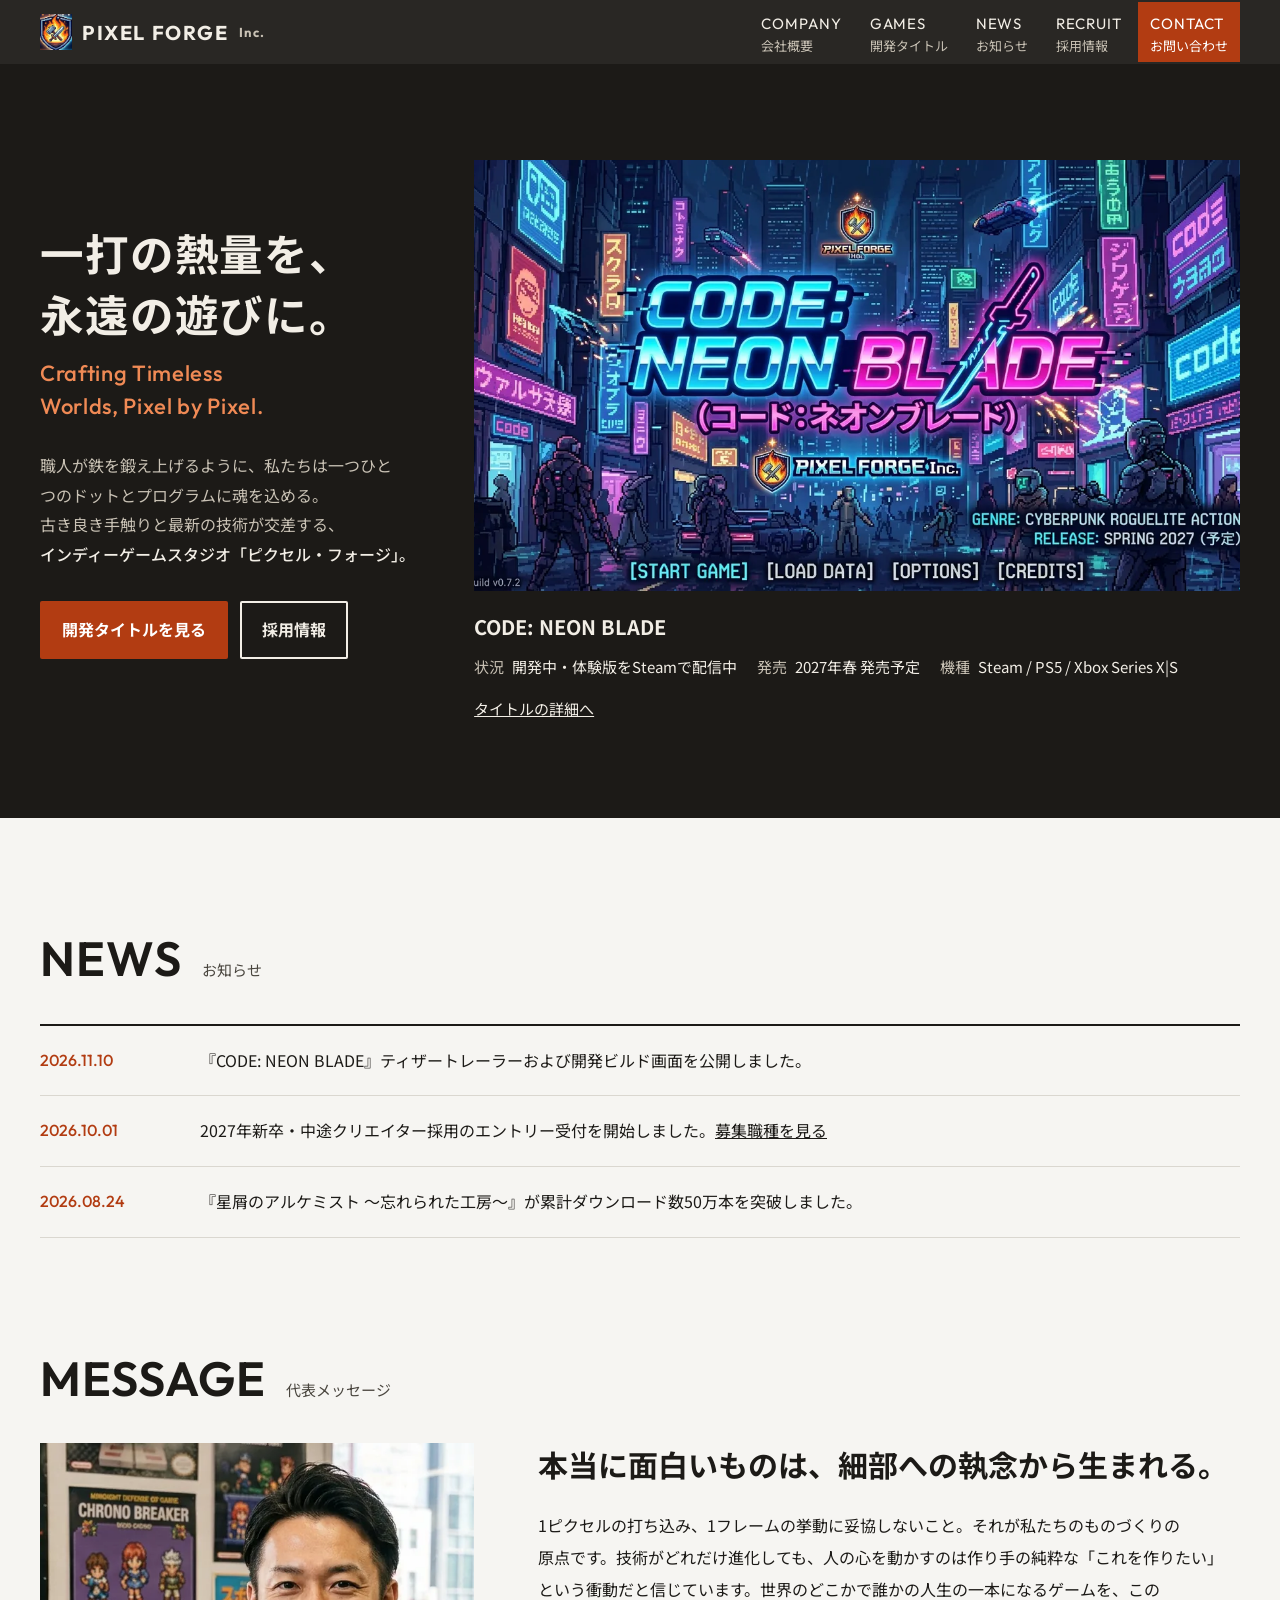
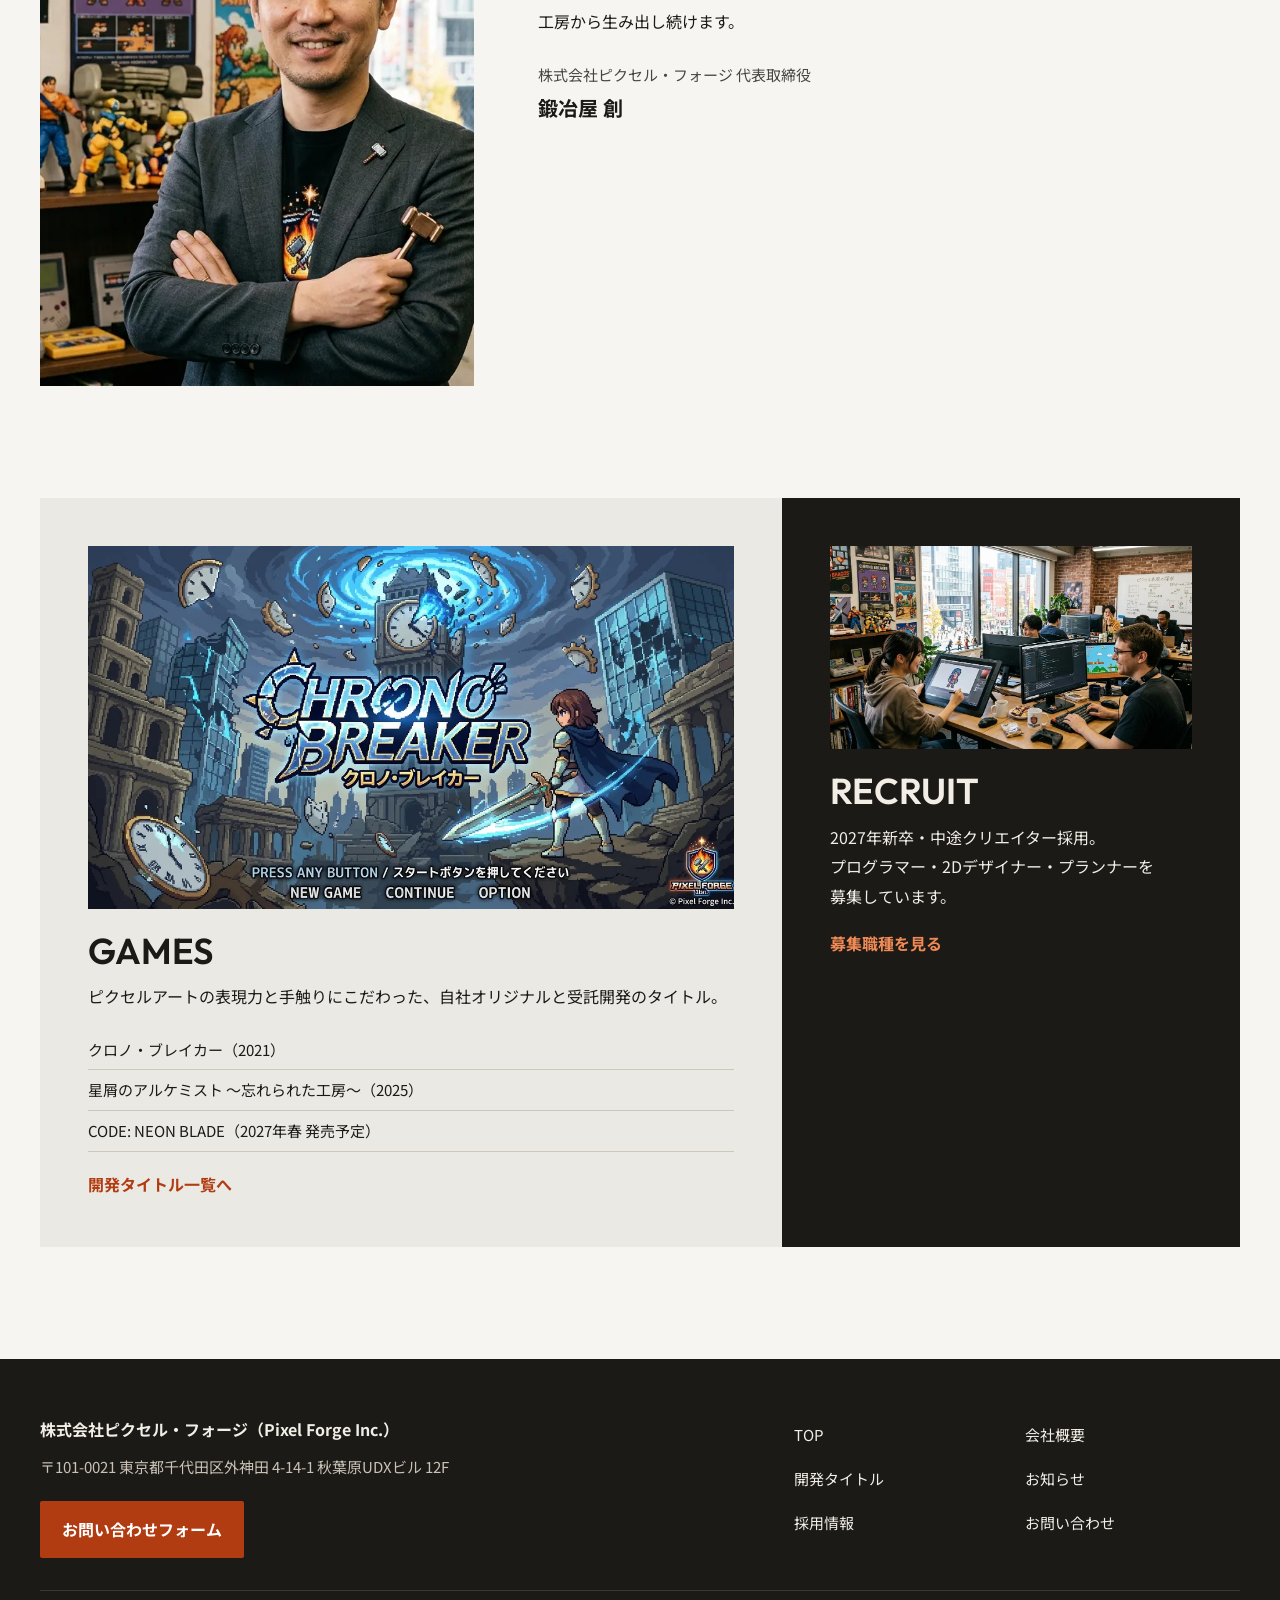
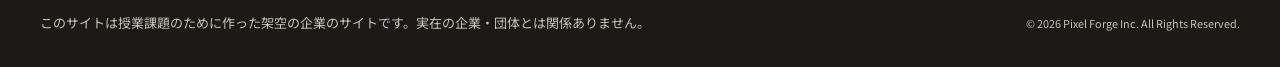
==== commit 9a415c8f: "課題素材の画像と企業概要の原稿を入れる - ロゴ・キービジュアル・各タイトルのタイトル画面とゲーム画面・代表・社員・オフィスの写真（WebP、17枚で約1.7MB） - 会社概要を原稿どおりに（キャッ" ====
--- a/index.html
+++ b/index.html
@@ -10,14 +10,14 @@
 <link rel="preconnect" href="https://fonts.gstatic.com" crossorigin>
 <link rel="stylesheet" href="https://fonts.googleapis.com/css2?family=Noto+Sans+JP:wght@400;500;700&family=Outfit:wght@500;600;700&display=swap">
 <link rel="stylesheet" href="./css/style.css">
-<script type="application/ld+json">{"@context":"https://schema.org","@type":"Organization","name":"株式会社ピクセル・フォージ","alternateName":"Pixel Forge Inc.","url":"https://pixelforge.enludus.com/","description":"授業課題用の架空のインディーゲームスタジオ","address":{"@type":"PostalAddress","postalCode":"101-0021","addressRegion":"東京都","addressLocality":"千代田区","streetAddress":"外神田 X-X-X ピクセルビル 4F","addressCountry":"JP"}}</script>
+<script type="application/ld+json">{"@context":"https://schema.org","@type":"Organization","name":"株式会社ピクセル・フォージ","alternateName":"Pixel Forge Inc.","url":"https://pixelforge.enludus.com/","description":"授業課題用の架空のインディーゲームスタジオ","address":{"@type":"PostalAddress","postalCode":"101-0021","addressRegion":"東京都","addressLocality":"千代田区","streetAddress":"外神田 4-14-1 秋葉原UDXビル 12F","addressCountry":"JP"}}</script>
 </head>
 <body>
 <a class="skip" href="#main">本文へ移動</a>
 
 <header class="site-header">
   <div class="wrap">
-    <a class="logo" href="./index.html" aria-label="株式会社ピクセル・フォージ トップへ">PIXEL FORGE <small>Inc.</small></a>
+    <a class="logo" href="./index.html"><img src="./images/logo-mark.webp" width="32" height="36" alt="">PIXEL FORGE <small>Inc.</small><span class="sr-only">株式会社ピクセル・フォージ トップへ</span></a>
     <button class="menu-btn" type="button" aria-expanded="false" aria-controls="gnav">MENU</button>
     <nav class="gnav" id="gnav" aria-label="グローバルメニュー">
       <ul>
@@ -43,7 +43,7 @@
         </div>
       </div>
       <aside class="wip-card" aria-label="開発中のタイトル">
-        <div class="shot"><div class="img-slot">CODE: NEON BLADE<br>キービジュアル</div></div>
+        <div class="shot"><img src="./images/neon-blade-title.webp" width="1200" height="655" alt="『CODE: NEON BLADE』のタイトル画面。ネオンの看板が並ぶ電脳都市"></div>
         <div class="body">
                     <h2>CODE: NEON BLADE</h2>
           <dl>
@@ -78,7 +78,7 @@
         <p>代表メッセージ</p>
       </div>
       <div class="message">
-        <div class="portrait"><div class="img-slot">代表取締役<br>鍛冶屋 創</div></div>
+        <div class="portrait"><img src="./images/ceo.webp" width="640" height="768" alt="代表取締役 鍛冶屋 創。小さな鍛冶屋のハンマーを手に、オフィスで腕を組む" loading="lazy"></div>
         <div>
           <h3 id="message-title">本当に面白いものは、細部への執念から生まれる。</h3>
           <blockquote>
@@ -94,6 +94,7 @@
     <div class="wrap">
       <div class="doorway">
         <a class="to-games" href="./games.html">
+          <img class="door-img" src="./images/chrono-breaker-title.webp" width="1200" height="655" alt="" loading="lazy">
           <span class="en">GAMES</span>
           <span class="ja">ピクセルアートの表現力と手触りにこだわった、自社オリジナルと受託開発のタイトル。</span>
           <ul>
@@ -104,6 +105,7 @@
           <span class="more">開発タイトル一覧へ</span>
         </a>
         <a class="to-recruit" href="./recruit.html">
+          <img class="door-img" src="./images/office.webp" width="1200" height="655" alt="" loading="lazy">
           <span class="en">RECRUIT</span>
           <span class="ja">2027年新卒・中途クリエイター採用。プログラマー・2Dデザイナー・プランナーを募集しています。</span>
           <span class="more">募集職種を見る</span>
@@ -116,7 +118,7 @@
   <div class="wrap">
     <div>
       <p class="name">株式会社ピクセル・フォージ（Pixel Forge Inc.）</p>
-      <address>〒101-0021 東京都千代田区外神田 X-X-X ピクセルビル 4F</address>
+      <address>〒101-0021 東京都千代田区外神田 4-14-1 秋葉原UDXビル 12F</address>
       <p class="contact-cta"><a class="btn" href="./contact.html">お問い合わせフォーム</a></p>
     </div>
     <nav aria-label="フッターメニュー">
--- a/css/style.css
+++ b/css/style.css
@@ -21,7 +21,7 @@
   --line: #dad7d0;
   --on-iron: #f2eee6;
   --on-iron-sub: #c9c2b5;
-  --max: 1120px;
+  --max: 1280px;
   --gutter: clamp(16px, 4vw, 40px);
   --font-dot: "Outfit", "Noto Sans JP", sans-serif; /* 英字の章題・ナビ・ロゴ */
   --font-ja: "Noto Sans JP", "Hiragino Sans", "Yu Gothic", sans-serif;
@@ -107,7 +107,7 @@
 /* ===== 最初の画面 ===== */
 .hero { background: var(--iron); color: var(--on-iron); overflow: hidden; }
 .hero .wrap {
-  display: grid; grid-template-columns: minmax(0, 1fr) minmax(0, 1.618fr); gap: clamp(24px, 4vw, 56px);
+  display: grid; grid-template-columns: minmax(0, 1fr) minmax(0, 2fr); gap: clamp(24px, 4vw, 56px);
   align-items: center; padding-top: clamp(48px, 8vw, 96px); padding-bottom: clamp(48px, 8vw, 96px);
 }
 .hero h1 { font-size: clamp(30px, 3.4vw, 44px); letter-spacing: .02em; }
@@ -130,10 +130,10 @@
 .btn.ghost:hover { background: rgba(255,255,255,.08); }
 
 /* 開発中タイトルの札（最初の画面の右） */
-.wip-card { background: #26231f; }
+.wip-card { background: transparent; }
 .wip-card .shot { aspect-ratio: 16 / 9; background: #2f2b26; }
 .wip-card .shot img { width: 100%; height: 100%; object-fit: cover; }
-.wip-card .body { padding: 18px 22px 22px; display: flex; flex-wrap: wrap; align-items: baseline; gap: 4px 24px; }
+.wip-card .body { padding: 16px 0 0; display: flex; flex-wrap: wrap; align-items: baseline; gap: 4px 24px; }
 .wip-card .body h2 { flex: 1 0 100%; }
 .wip-card h2 { font-size: 20px; margin-top: 6px; }
 .wip-card dl { display: flex; flex-wrap: wrap; gap: 4px 20px; margin: 8px 0 0; font-size: 15px; }
@@ -142,17 +142,6 @@
 .wip-card dd { margin: 0; }
 .wip-card a { display: inline-block; margin-top: 10px; font-size: 15px; }
 
-/* 写真がまだ届いていない枠（課題の素材を入れるまでの仮） */
-.img-slot {
-  display: flex; align-items: center; justify-content: center; text-align: center;
-  width: 100%; height: 100%; padding: 16px;
-  font-family: var(--font-dot); font-size: 15px; line-height: 1.6;
-  color: var(--on-iron-sub);
-  background:
-    linear-gradient(45deg, #2a2723 25%, transparent 25%) 0 0 / 16px 16px,
-    linear-gradient(-45deg, #2a2723 25%, transparent 25%) 0 0 / 16px 16px,
-    #312d28;
-}
 
 /* ===== 章 ===== */
 .section { padding: clamp(64px, 9vw, 112px) 0; }
@@ -334,3 +323,29 @@
 }
 .done-title { font-size: 24px; }
 .done-text { margin-top: 16px; }
+
+/* ===== 画像（課題素材） ===== */
+.logo img { width: 32px; height: 36px; object-fit: contain; }
+.shots { display: grid; gap: 8px; align-content: start; }
+.shots img { width: 100%; aspect-ratio: 1200 / 655; object-fit: cover; background: #2a2723; }
+.shots img:not(.main) { width: 50%; }
+.door-img { width: 100%; aspect-ratio: 16 / 9; object-fit: cover; margin-bottom: 20px; }
+.recruit-photo { margin: 0; }
+.recruit-photo img { width: 100%; max-height: 420px; object-fit: cover; }
+.wide-photo { margin: 40px 0 0; }
+.wide-photo img { width: 100%; }
+
+/* ===== 会社概要 ===== */
+.page-head .catch-en { display: block; margin-top: 8px; font-family: var(--font-dot); font-weight: 500; font-size: 16px; color: var(--ember-lit); }
+.mission { font-size: clamp(22px, 2.8vw, 32px); font-weight: 700; line-height: 1.6; }
+.values { list-style: none; margin: 0; padding: 0; display: grid; grid-template-columns: repeat(3, minmax(0, 1fr)); gap: 40px; }
+.values h3 { font-size: 20px; }
+.values h3 span { display: block; font-family: var(--font-dot); font-weight: 600; font-size: 24px; color: var(--ember); margin-bottom: 6px; }
+.values p { margin-top: 12px; }
+.message blockquote p + p { margin-top: 1em; }
+.sign small { font-size: 15px; font-weight: 400; color: var(--ink-sub); }
+.history { list-style: none; margin: 0; padding: 0; border-top: 2px solid var(--ink); }
+.history li { display: grid; grid-template-columns: 9em minmax(0, 1fr); gap: 4px 24px; padding: 18px 0; border-bottom: 1px solid var(--line); }
+.history time { font-family: var(--font-dot); font-weight: 600; color: var(--ember); }
+@media (max-width: 900px) { .values { grid-template-columns: 1fr; gap: 28px; } }
+@media (max-width: 600px) { .history li { grid-template-columns: 1fr; } .shots img:not(.main) { width: 100%; } }
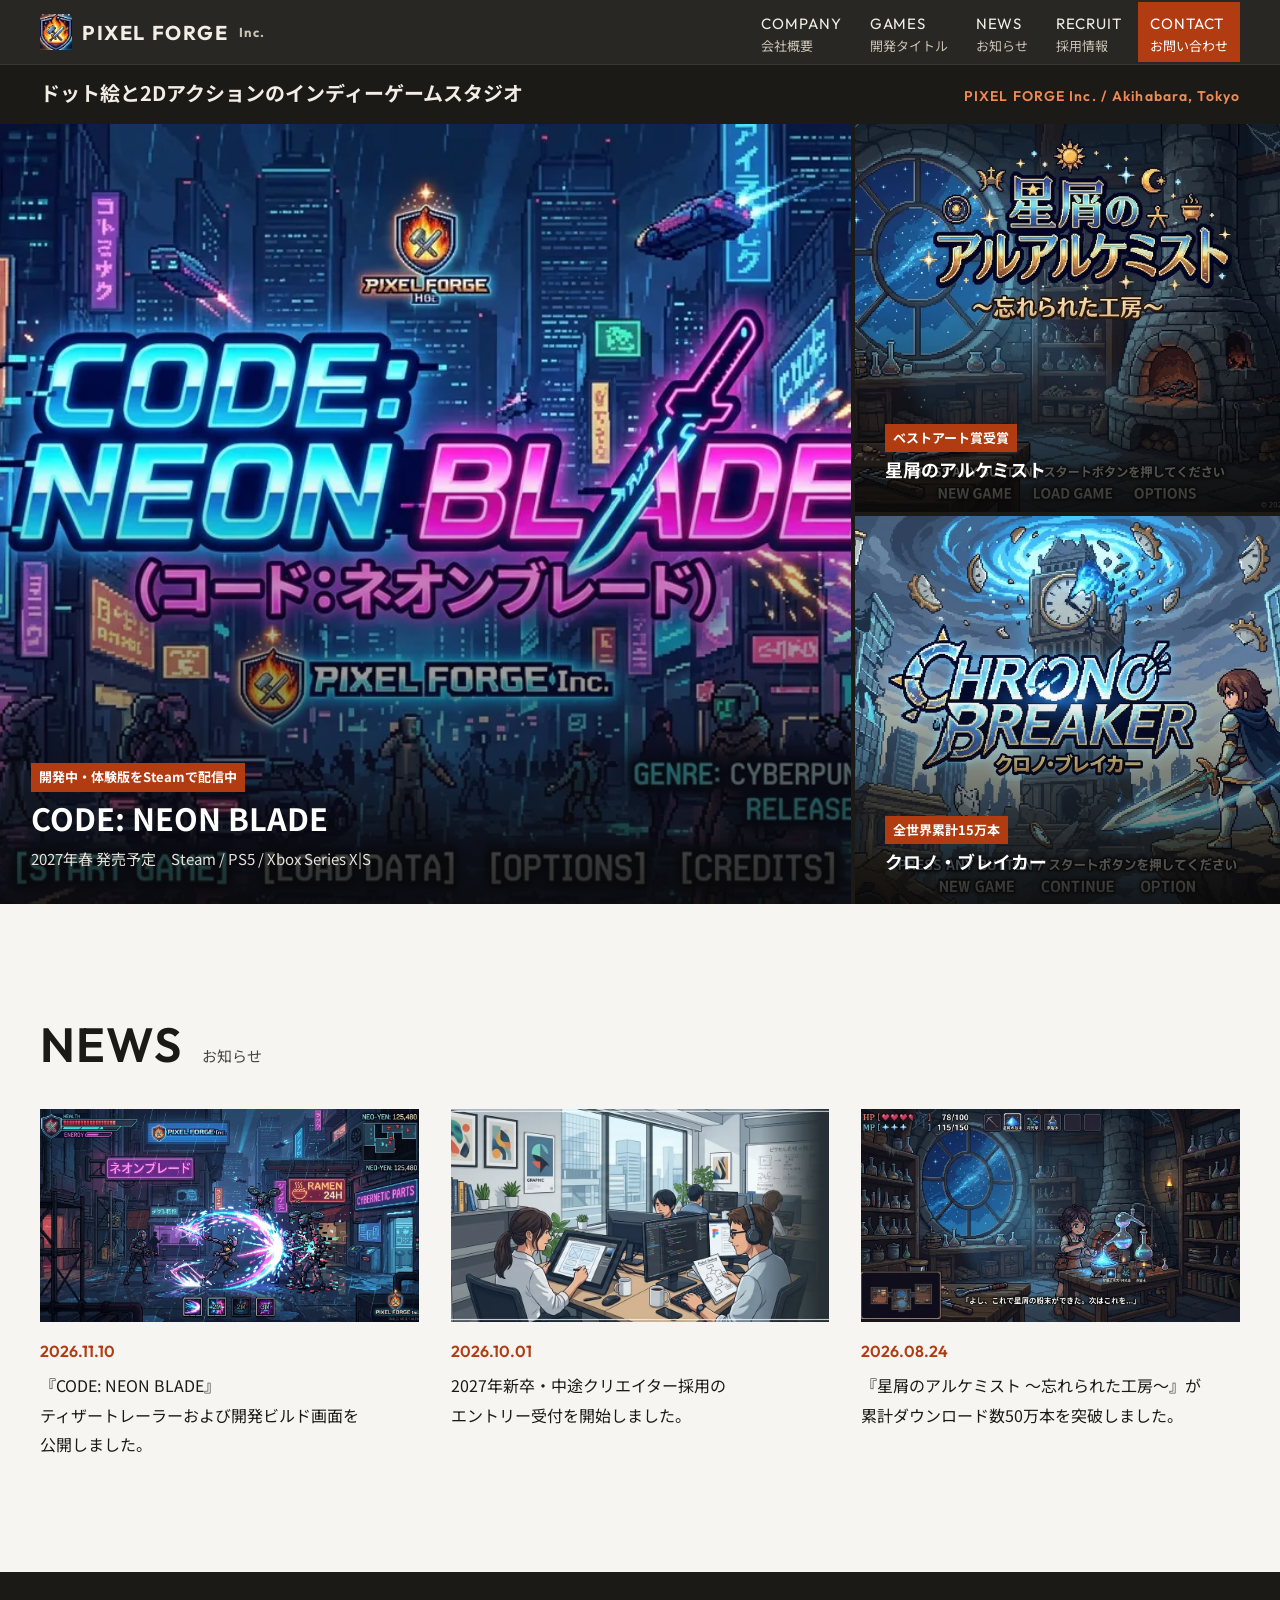
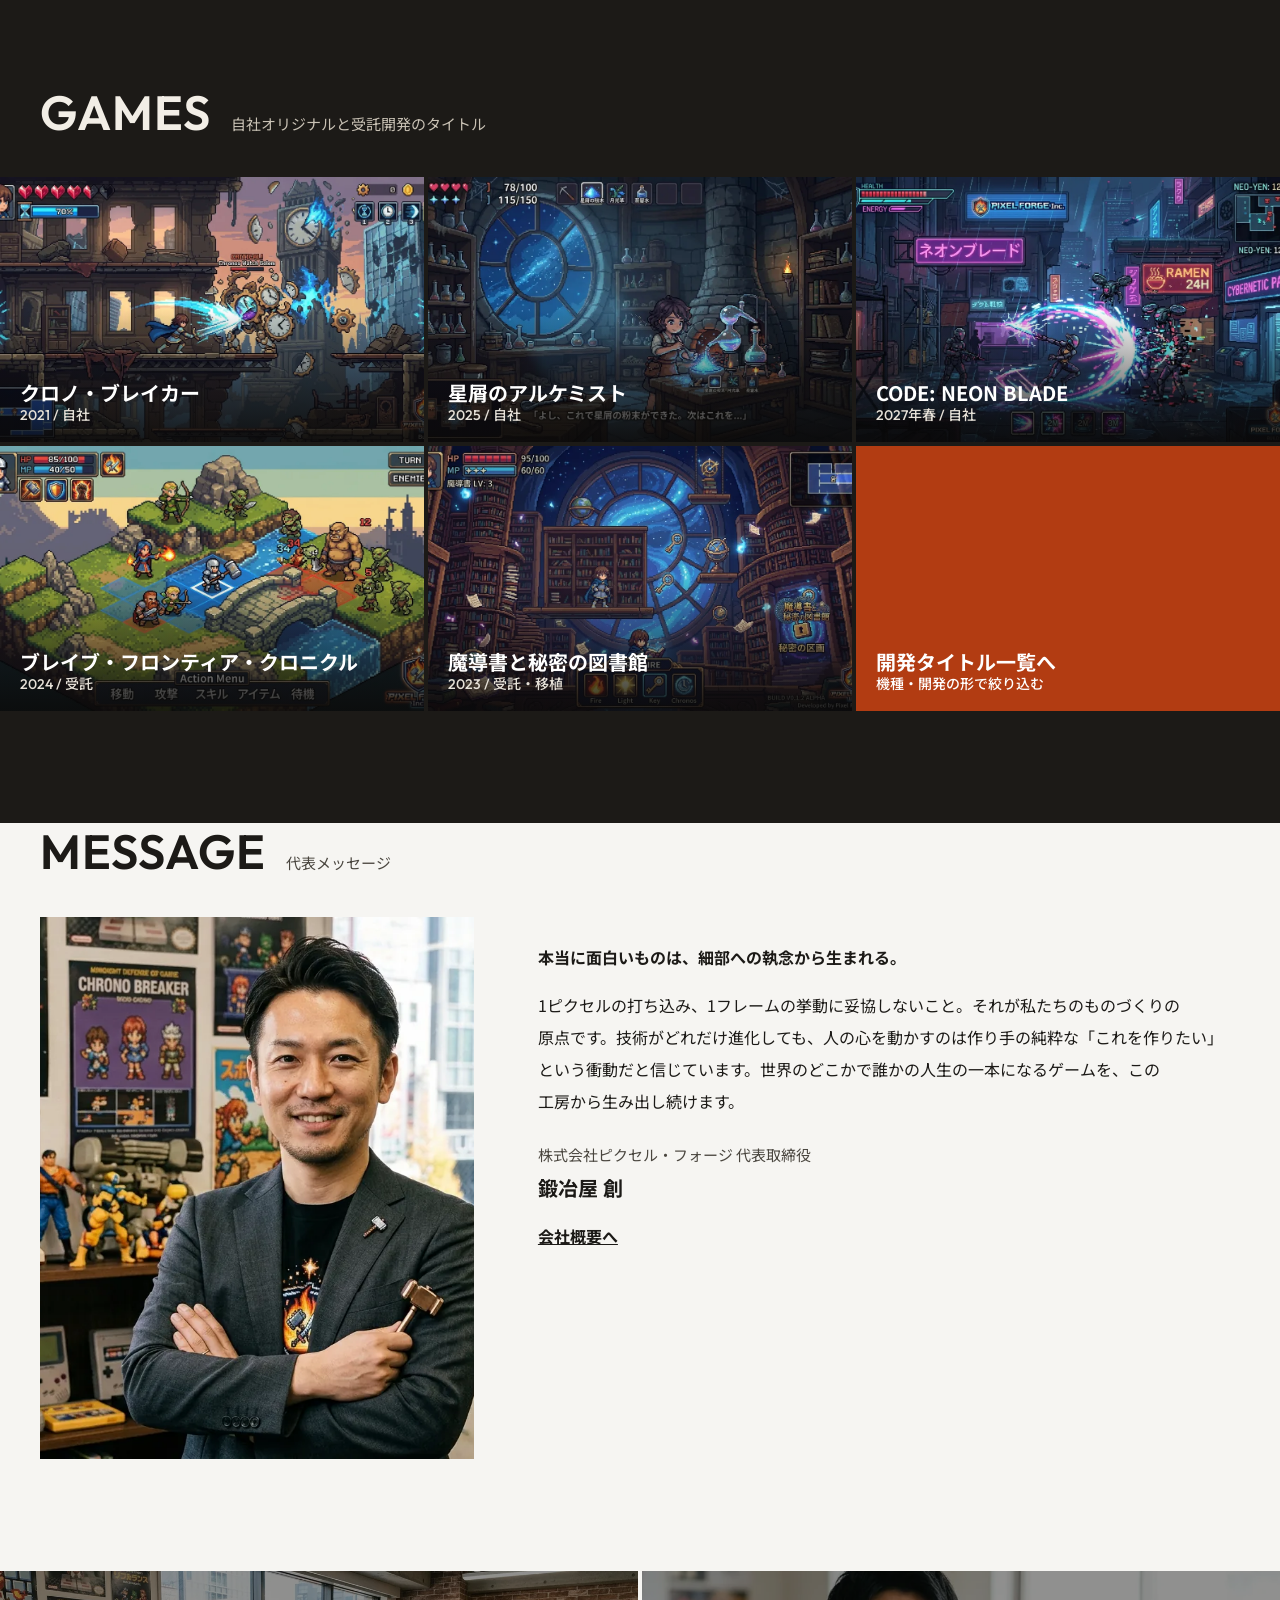
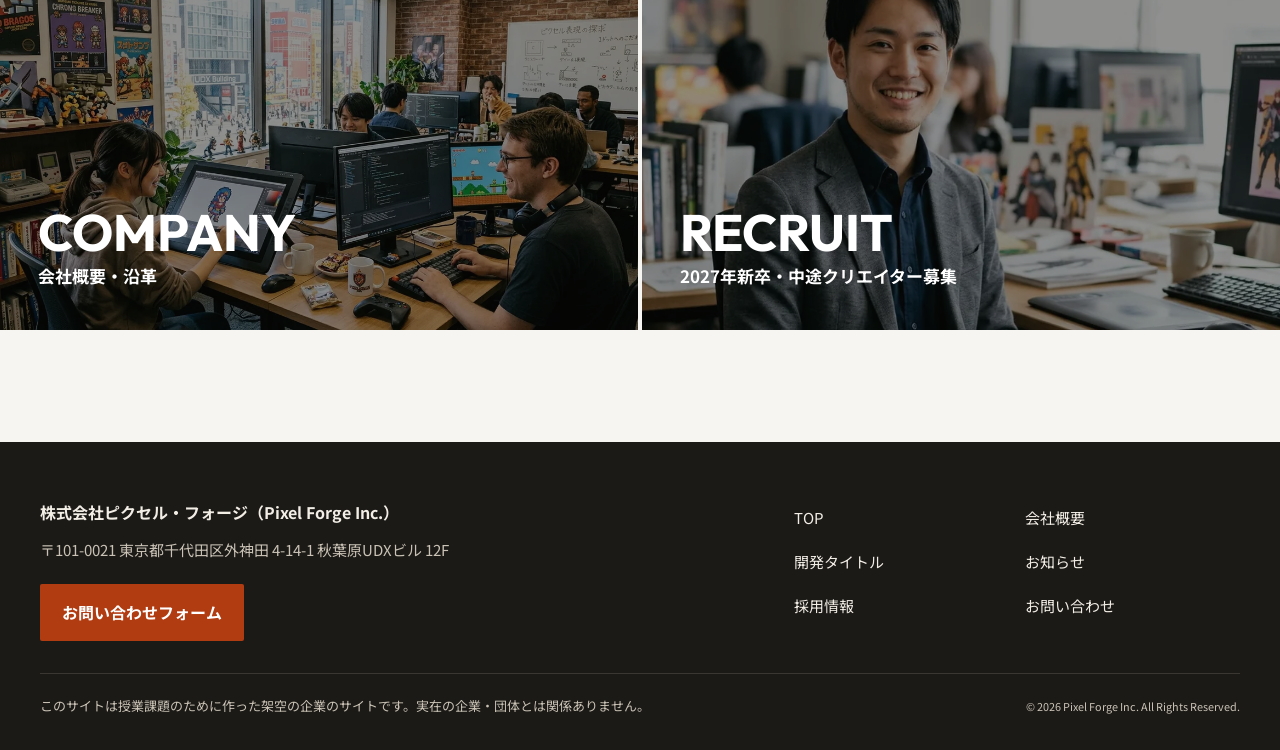
==== commit cc324b53: "ゲームの絵を主役にし、倒置のキャッチコピーをやめる - トップ：最初の画面をゲームの絵の寄せ木に（Dotemu・アクワイアの型）。   NEWS は写真つきの札、GAMES は絵の格子、会社・採用の入" ====
--- a/index.html
+++ b/index.html
@@ -5,7 +5,7 @@
 <meta name="viewport" content="width=device-width, initial-scale=1">
 <meta name="robots" content="noindex, nofollow">
 <title>株式会社ピクセル・フォージ｜インディーゲームスタジオ</title>
-<meta name="description" content="ピクセルアートの2Dゲームを企画・開発するインディーゲームスタジオ、株式会社ピクセル・フォージのコーポレートサイトです（授業課題用の架空の企業）。">
+<meta name="description" content="ドット絵と2Dアクションのインディーゲームスタジオ、株式会社ピクセル・フォージのコーポレートサイトです（授業課題用の架空の企業）。">
 <link rel="preconnect" href="https://fonts.googleapis.com">
 <link rel="preconnect" href="https://fonts.gstatic.com" crossorigin>
 <link rel="stylesheet" href="https://fonts.googleapis.com/css2?family=Noto+Sans+JP:wght@400;500;700&family=Outfit:wght@500;600;700&display=swap">
@@ -32,29 +32,35 @@
 </header>
 
 <main id="main">
-  <section class="hero" aria-labelledby="hero-title">
-    <div class="wrap">
-      <div>
-        <h1 id="hero-title">一打の熱量を、<br>永遠の遊びに。<span class="en" lang="en">Crafting Timeless Worlds, Pixel by Pixel.</span></h1>
-        <p class="lead">職人が鉄を鍛え上げるように、私たちは一つひとつのドットとプログラムに魂を込める。古き良き手触りと最新の技術が交差する、<strong>インディーゲームスタジオ「ピクセル・フォージ」。</strong></p>
-        <div class="hero-actions">
-          <a class="btn" href="./games.html">開発タイトルを見る</a>
-          <a class="btn ghost" href="./recruit.html">採用情報</a>
-        </div>
-      </div>
-      <aside class="wip-card" aria-label="開発中のタイトル">
-        <div class="shot"><img src="./images/neon-blade-title.webp" width="1200" height="655" alt="『CODE: NEON BLADE』のタイトル画面。ネオンの看板が並ぶ電脳都市"></div>
-        <div class="body">
-                    <h2>CODE: NEON BLADE</h2>
-          <dl>
-            <div><dt>状況</dt><dd>開発中・体験版をSteamで配信中</dd></div>
-            <div><dt>発売</dt><dd>2027年春 発売予定</dd></div>
-            <div><dt>機種</dt><dd>Steam / PS5 / Xbox Series X|S</dd></div>
-          </dl>
-          <a href="./games.html#neon-blade">タイトルの詳細へ</a>
-        </div>
-      </aside>
-    </div>
+  <!-- 最初の画面：ゲームの絵を隙間なく敷き、タイトル名は絵の左下に重ねる（Dotemu・アクワイアの型）。
+       原稿のメインコピー（倒置の一文）は AI っぽいので使わず、何の会社かを言う名詞句にした -->
+  <div class="hero-strip"><div class="wrap">
+    <h1 id="hero-title">ドット絵と2Dアクションのインディーゲームスタジオ</h1>
+    <p lang="en">PIXEL FORGE Inc. / Akihabara, Tokyo</p>
+  </div></div>
+  <section class="hero-mosaic" aria-labelledby="hero-title">
+    <a class="tile tile-main" href="./games.html#neon-blade">
+      <img src="./images/neon-blade-title.webp" width="1200" height="655" alt="『CODE: NEON BLADE』のタイトル画面。ネオンの看板が並ぶ電脳都市">
+      <span class="tile-text">
+        <span class="tile-tag">開発中・体験版をSteamで配信中</span>
+        <span class="tile-name">CODE: NEON BLADE</span>
+        <span class="tile-meta">2027年春 発売予定　Steam / PS5 / Xbox Series X|S</span>
+      </span>
+    </a>
+    <a class="tile" href="./games.html#alchemist">
+      <img src="./images/alchemist-title.webp" width="1200" height="655" alt="『星屑のアルケミスト 〜忘れられた工房〜』のタイトル画面。円窓のある錬金術工房">
+      <span class="tile-text">
+        <span class="tile-tag">ベストアート賞受賞</span>
+        <span class="tile-name">星屑のアルケミスト</span>
+      </span>
+    </a>
+    <a class="tile" href="./games.html#chrono-breaker">
+      <img src="./images/chrono-breaker-title.webp" width="1200" height="655" alt="『クロノ・ブレイカー』のタイトル画面。時計塔の廃墟で少女が大剣を構える">
+      <span class="tile-text">
+        <span class="tile-tag">全世界累計15万本</span>
+        <span class="tile-name">クロノ・ブレイカー</span>
+      </span>
+    </a>
   </section>
 
   <section class="section" id="news" aria-labelledby="news-title">
@@ -63,54 +69,76 @@
         <h2 id="news-title">NEWS</h2>
         <p>お知らせ</p>
       </div>
-      <ul class="news-list">
-        <li><time datetime="2026-11-10">2026.11.10</time><p>『CODE: NEON BLADE』ティザートレーラーおよび開発ビルド画面を公開しました。</p></li>
-        <li><time datetime="2026-10-01">2026.10.01</time><p>2027年新卒・中途クリエイター採用のエントリー受付を開始しました。<a href="./recruit.html">募集職種を見る</a></p></li>
-        <li><time datetime="2026-08-24">2026.08.24</time><p>『星屑のアルケミスト 〜忘れられた工房〜』が累計ダウンロード数50万本を突破しました。</p></li>
+      <ul class="news-cards">
+        <li>
+          <img src="./images/neon-blade-sc.webp" width="1200" height="655" alt="" loading="lazy">
+          <time datetime="2026-11-10">2026.11.10</time>
+          <p>『CODE: NEON BLADE』ティザートレーラーおよび開発ビルド画面を公開しました。</p>
+          <a class="stretch" href="./games.html#neon-blade"><span class="sr-only">CODE: NEON BLADE の詳細へ</span></a>
+        </li>
+        <li>
+          <img src="./images/recruit-header.webp" width="1050" height="544" alt="" loading="lazy">
+          <time datetime="2026-10-01">2026.10.01</time>
+          <p>2027年新卒・中途クリエイター採用のエントリー受付を開始しました。</p>
+          <a class="stretch" href="./recruit.html"><span class="sr-only">採用情報へ</span></a>
+        </li>
+        <li>
+          <img src="./images/alchemist-sc.webp" width="1200" height="655" alt="" loading="lazy">
+          <time datetime="2026-08-24">2026.08.24</time>
+          <p>『星屑のアルケミスト 〜忘れられた工房〜』が累計ダウンロード数50万本を突破しました。</p>
+          <a class="stretch" href="./games.html#alchemist"><span class="sr-only">星屑のアルケミストの詳細へ</span></a>
+        </li>
       </ul>
     </div>
+  </section>
+
+  <section class="section games-band" aria-labelledby="games-title">
+    <div class="wrap">
+      <div class="sec-head">
+        <h2 id="games-title">GAMES</h2>
+        <p>自社オリジナルと受託開発のタイトル</p>
+      </div>
+    </div>
+    <ul class="game-grid">
+      <li><a href="./games.html#chrono-breaker"><img src="./images/chrono-breaker-sc.webp" width="1200" height="655" alt="" loading="lazy"><span>クロノ・ブレイカー<small>2021 / 自社</small></span></a></li>
+      <li><a href="./games.html#alchemist"><img src="./images/alchemist-sc.webp" width="1200" height="655" alt="" loading="lazy"><span>星屑のアルケミスト<small>2025 / 自社</small></span></a></li>
+      <li><a href="./games.html#neon-blade"><img src="./images/neon-blade-sc.webp" width="1200" height="655" alt="" loading="lazy"><span>CODE: NEON BLADE<small>2027年春 / 自社</small></span></a></li>
+      <li><a href="./games.html#brave-frontier"><img src="./images/brave-frontier-sc.webp" width="1200" height="655" alt="" loading="lazy"><span>ブレイブ・フロンティア・クロニクル<small>2024 / 受託</small></span></a></li>
+      <li><a href="./games.html#grimoire-library"><img src="./images/grimoire-library-sc.webp" width="1200" height="655" alt="" loading="lazy"><span>魔導書と秘密の図書館<small>2023 / 受託・移植</small></span></a></li>
+      <li class="grid-more"><a href="./games.html"><span>開発タイトル一覧へ<small>機種・開発の形で絞り込む</small></span></a></li>
+    </ul>
   </section>
 
   <section class="section" aria-labelledby="message-title">
     <div class="wrap">
       <div class="sec-head">
-        <h2>MESSAGE</h2>
+        <h2 id="message-title">MESSAGE</h2>
         <p>代表メッセージ</p>
       </div>
       <div class="message">
         <div class="portrait"><img src="./images/ceo.webp" width="640" height="768" alt="代表取締役 鍛冶屋 創。小さな鍛冶屋のハンマーを手に、オフィスで腕を組む" loading="lazy"></div>
         <div>
-          <h3 id="message-title">本当に面白いものは、細部への執念から生まれる。</h3>
           <blockquote>
+            <p class="message-lead">本当に面白いものは、細部への執念から生まれる。</p>
             <p>1ピクセルの打ち込み、1フレームの挙動に妥協しないこと。それが私たちのものづくりの原点です。技術がどれだけ進化しても、人の心を動かすのは作り手の純粋な「これを作りたい」という衝動だと信じています。世界のどこかで誰かの人生の一本になるゲームを、この工房から生み出し続けます。</p>
           </blockquote>
           <p class="sign">株式会社ピクセル・フォージ 代表取締役<strong>鍛冶屋 創</strong></p>
+          <p class="more-link"><a href="./company.html">会社概要へ</a></p>
         </div>
       </div>
     </div>
   </section>
 
-  <section class="section" aria-label="開発タイトルと採用情報への入口">
-    <div class="wrap">
-      <div class="doorway">
-        <a class="to-games" href="./games.html">
-          <img class="door-img" src="./images/chrono-breaker-title.webp" width="1200" height="655" alt="" loading="lazy">
-          <span class="en">GAMES</span>
-          <span class="ja">ピクセルアートの表現力と手触りにこだわった、自社オリジナルと受託開発のタイトル。</span>
-          <ul>
-            <li>クロノ・ブレイカー（2021）</li>
-            <li>星屑のアルケミスト 〜忘れられた工房〜（2025）</li>
-            <li>CODE: NEON BLADE（2027年春 発売予定）</li>
-          </ul>
-          <span class="more">開発タイトル一覧へ</span>
-        </a>
-        <a class="to-recruit" href="./recruit.html">
-          <img class="door-img" src="./images/office.webp" width="1200" height="655" alt="" loading="lazy">
-          <span class="en">RECRUIT</span>
-          <span class="ja">2027年新卒・中途クリエイター採用。プログラマー・2Dデザイナー・プランナーを募集しています。</span>
-          <span class="more">募集職種を見る</span>
-        </a>
-      </div>
+  <section class="section" aria-label="会社概要と採用情報への入口">
+    <div class="doors">
+      <a class="door" href="./company.html">
+        <img src="./images/office.webp" width="1200" height="655" alt="" loading="lazy">
+        <span class="door-text"><span class="en">COMPANY</span>会社概要・沿革</span>
+      </a>
+      <a class="door" href="./recruit.html">
+        <img src="./images/sato.webp" width="900" height="665" alt="" loading="lazy">
+        <span class="door-text"><span class="en">RECRUIT</span>2027年新卒・中途クリエイター募集</span>
+      </a>
     </div>
   </section>
 </main>
--- a/css/style.css
+++ b/css/style.css
@@ -104,21 +104,6 @@
   .gnav .nav-entry a { margin-top: 16px; text-align: center; border: 0; }
 }
 
-/* ===== 最初の画面 ===== */
-.hero { background: var(--iron); color: var(--on-iron); overflow: hidden; }
-.hero .wrap {
-  display: grid; grid-template-columns: minmax(0, 1fr) minmax(0, 2fr); gap: clamp(24px, 4vw, 56px);
-  align-items: center; padding-top: clamp(48px, 8vw, 96px); padding-bottom: clamp(48px, 8vw, 96px);
-}
-.hero h1 { font-size: clamp(30px, 3.4vw, 44px); letter-spacing: .02em; }
-.hero h1 .en {
-  display: block; margin-top: 12px; font-family: var(--font-dot); font-weight: 500;
-  font-size: clamp(16px, 1.8vw, 22px); color: var(--ember-lit); letter-spacing: .03em; line-height: 1.5;
-}
-.hero .lead { margin-top: 28px; max-width: 36em; color: var(--on-iron-sub); }
-.hero .lead strong { color: var(--on-iron); font-weight: 500; }
-.hero-actions { margin-top: 32px; display: flex; flex-wrap: wrap; gap: 12px; }
-
 .btn {
   border-radius: 2px;
   display: inline-flex; align-items: center; gap: 8px;
@@ -128,20 +113,6 @@
 .btn:hover { background: #a93a14; }
 .btn.ghost { background: transparent; color: inherit; box-shadow: inset 0 0 0 2px currentColor; }
 .btn.ghost:hover { background: rgba(255,255,255,.08); }
-
-/* 開発中タイトルの札（最初の画面の右） */
-.wip-card { background: transparent; }
-.wip-card .shot { aspect-ratio: 16 / 9; background: #2f2b26; }
-.wip-card .shot img { width: 100%; height: 100%; object-fit: cover; }
-.wip-card .body { padding: 16px 0 0; display: flex; flex-wrap: wrap; align-items: baseline; gap: 4px 24px; }
-.wip-card .body h2 { flex: 1 0 100%; }
-.wip-card h2 { font-size: 20px; margin-top: 6px; }
-.wip-card dl { display: flex; flex-wrap: wrap; gap: 4px 20px; margin: 8px 0 0; font-size: 15px; }
-.wip-card dl div { display: flex; gap: 8px; }
-.wip-card dt { color: var(--on-iron-sub); }
-.wip-card dd { margin: 0; }
-.wip-card a { display: inline-block; margin-top: 10px; font-size: 15px; }
-
 
 /* ===== 章 ===== */
 .section { padding: clamp(64px, 9vw, 112px) 0; }
@@ -174,19 +145,6 @@
 .message .sign { margin-top: 24px; font-size: 15px; color: var(--ink-sub); }
 .message .sign strong { display: block; font-size: 20px; color: var(--ink); }
 
-/* トップの入口（タイトル・採用） */
-.doorway { display: grid; grid-template-columns: minmax(0, 1.618fr) minmax(0, 1fr); gap: 0; }
-.doorway a { display: block; text-decoration: none; padding: clamp(28px, 4vw, 48px); }
-.doorway .to-games { background: #ebe9e4; }
-.doorway .to-recruit { background: var(--iron); color: var(--on-iron); }
-.doorway .to-recruit .more { color: var(--ember-lit); }
-.doorway .en { font-family: var(--font-dot); font-weight: 600; font-size: clamp(26px, 3vw, 36px); line-height: 1.2; display: block; }
-.doorway .ja { display: block; margin-top: 10px; }
-.doorway .more { display: inline-block; margin-top: 18px; font-weight: 700; color: var(--ember); }
-.doorway ul { list-style: none; margin: 18px 0 0; padding: 0; font-size: 15px; }
-.doorway ul li { padding: 6px 0; border-bottom: 1px solid #cfc7b9; }
-.doorway a:hover .more { text-decoration: underline; }
-
 /* ===== 開発タイトル ===== */
 .filter { display: flex; flex-wrap: wrap; align-items: center; gap: 12px 24px; margin-bottom: 32px; }
 .filter fieldset { border: 0; margin: 0; padding: 0; display: flex; flex-wrap: wrap; gap: 8px; align-items: center; }
@@ -200,20 +158,27 @@
 .filter .count strong { font-family: var(--font-dot); font-size: 20px; color: var(--ember); font-weight: 600; }
 .chip .n { margin-left: 6px; font-size: 13px; opacity: .75; }
 
-.game { display: grid; grid-template-columns: minmax(0, 1fr) minmax(0, 1.618fr); gap: clamp(24px, 4vw, 56px); padding: 48px 0; border-top: 2px solid var(--ink); }
+/* 1タイトル＝1本の帯。ゲーム画面を暗くして背景に敷き、タイトル画面を左に（Supergiant の型） */
+.game-list { display: grid; gap: 4px; }
+.game { position: relative; overflow: hidden; background: var(--iron); color: var(--on-iron); }
 .game[hidden] { display: none; }
-.game .shot { aspect-ratio: 16 / 9; background: #312d28; }
-.game .shot img { width: 100%; height: 100%; object-fit: cover; }
-.game .kind { font-size: 13px; font-weight: 700; color: var(--ember); }
-.game h2 { font-size: clamp(20px, 2.2vw, 26px); margin-top: 4px; }
-.game h2 .en { display: block; font-family: var(--font-dot); font-weight: 400; font-size: 15px; color: var(--ink-sub); }
-.game .catch { margin-top: 12px; font-weight: 700; font-size: 16px; }
+.game-bg { position: absolute; inset: 0; width: 100%; height: 100%; object-fit: cover; filter: blur(2px); transform: scale(1.04); opacity: .35; }
+.game-inner {
+  position: relative; max-width: var(--max); margin: 0 auto; padding: clamp(40px, 6vw, 72px) var(--gutter);
+  display: grid; grid-template-columns: minmax(0, 1.1fr) minmax(0, 1fr); gap: clamp(24px, 4vw, 56px); align-items: start;
+}
+.shots { margin: 0; display: grid; gap: 4px; }
+.shots img { width: 100%; aspect-ratio: 1200 / 655; object-fit: cover; }
+.game .kind { display: inline-block; padding: 2px 8px; background: var(--ember); color: #fff; font-size: 13px; font-weight: 700; }
+.game h2 { font-size: clamp(24px, 2.6vw, 34px); margin-top: 12px; }
+.game h2 .en { display: block; font-family: var(--font-dot); font-weight: 600; font-size: 15px; color: var(--on-iron-sub); letter-spacing: .06em; }
+.game .catch { margin-top: 12px; font-weight: 700; font-size: 17px; color: var(--ember-lit); }
 .game .spec { display: grid; grid-template-columns: 7em minmax(0, 1fr); gap: 4px 12px; margin: 20px 0 0; font-size: 15px; }
-.game .spec dt, .game .spec dd { margin: 0; }
-.game .spec dt { color: var(--ink-sub); }
-.game .summary { margin-top: 20px; }
-.game .role { margin-top: 16px; font-size: 15px; padding-left: 12px; box-shadow: inset 3px 0 0 var(--ember); }
-.empty { padding: 48px 0; border-top: 2px solid var(--ink); }
+.game .spec dt { color: var(--on-iron-sub); }
+.game .spec dd { margin: 0; }
+.game .summary { margin-top: 20px; color: #e6e1d8; }
+.game .role { margin-top: 16px; font-size: 15px; padding-left: 12px; box-shadow: inset 3px 0 0 var(--ember-lit); }
+.empty { padding: 48px 0; }
 
 /* ===== 会社概要 ===== */
 .outline { display: grid; grid-template-columns: 10em 1fr; margin: 0; border-top: 2px solid var(--ink); }
@@ -318,7 +283,7 @@
 
 /* ===== 幅が狭いとき ===== */
 @media (max-width: 900px) {
-  .hero .wrap, .message, .doorway, .game, .entry-band .wrap, .site-footer .wrap { grid-template-columns: 1fr; }
+  .message, .game-inner, .entry-band .wrap, .site-footer .wrap { grid-template-columns: 1fr; }
   .message .portrait { max-width: 360px; }
 }
 .done-title { font-size: 24px; }
@@ -326,9 +291,6 @@
 
 /* ===== 画像（課題素材） ===== */
 .logo img { width: 32px; height: 36px; object-fit: contain; }
-.shots { display: grid; gap: 8px; align-content: start; }
-.shots img { width: 100%; aspect-ratio: 1200 / 655; object-fit: cover; background: #2a2723; }
-.shots img:not(.main) { width: 50%; }
 .door-img { width: 100%; aspect-ratio: 16 / 9; object-fit: cover; margin-bottom: 20px; }
 .recruit-photo { margin: 0; }
 .recruit-photo img { width: 100%; max-height: 420px; object-fit: cover; }
@@ -348,4 +310,77 @@
 .history li { display: grid; grid-template-columns: 9em minmax(0, 1fr); gap: 4px 24px; padding: 18px 0; border-bottom: 1px solid var(--line); }
 .history time { font-family: var(--font-dot); font-weight: 600; color: var(--ember); }
 @media (max-width: 900px) { .values { grid-template-columns: 1fr; gap: 28px; } }
-@media (max-width: 600px) { .history li { grid-template-columns: 1fr; } .shots img:not(.main) { width: 100%; } }
+@media (max-width: 600px) { .history li { grid-template-columns: 1fr; } }
+
+/* ===== トップ：ゲームの絵を敷き詰める ===== */
+.hero-actions { margin-top: 32px; display: flex; flex-wrap: wrap; gap: 12px; }
+.hero-mosaic {
+  position: relative; background: var(--iron);
+  display: grid; grid-template-columns: minmax(0, 2fr) minmax(0, 1fr); grid-template-rows: 1fr 1fr;
+  gap: 4px; height: min(calc(100vh - 120px), 780px); min-height: 480px;
+}
+.hero-strip { background: var(--iron); color: var(--on-iron); border-top: 1px solid #3a3631; }
+.hero-strip .wrap { display: flex; flex-wrap: wrap; align-items: baseline; justify-content: space-between; gap: 4px 24px; padding-top: 14px; padding-bottom: 14px; }
+.hero-strip h1 { font-size: clamp(16px, 1.6vw, 20px); }
+.hero-strip p { font-family: var(--font-dot); font-weight: 600; font-size: 14px; letter-spacing: .08em; color: var(--ember-lit); }
+.tile { position: relative; display: block; overflow: hidden; color: #fff; text-decoration: none; }
+.tile-main { grid-row: 1 / 3; }
+.tile img { width: 100%; height: 100%; object-fit: cover; transition: transform .6s cubic-bezier(.2, .7, .2, 1); }
+.tile::after { content: ""; position: absolute; inset: 0; background: linear-gradient(to top, rgba(10, 9, 8, .85), rgba(10, 9, 8, 0) 55%); }
+.tile-text { position: absolute; z-index: 1; left: clamp(16px, 2.4vw, 32px); right: 16px; bottom: clamp(16px, 2.4vw, 32px); }
+.tile-tag { display: inline-block; padding: 2px 8px; background: var(--ember); font-size: 13px; font-weight: 700; }
+.tile-name { display: block; margin-top: 6px; font-weight: 700; font-size: clamp(16px, 1.4vw, 20px); line-height: 1.3; }
+.tile-main .tile-name { font-size: clamp(24px, 2.4vw, 34px); }
+.tile-meta { display: block; margin-top: 8px; font-size: 15px; color: #e6e1d8; }
+@media (hover: hover) and (prefers-reduced-motion: no-preference) {
+  .tile:hover img, .game-grid a:hover img, .door:hover img { transform: scale(1.04); }
+}
+@media (max-width: 900px) {
+  .hero-mosaic { grid-template-columns: 1fr 1fr; grid-template-rows: auto auto; height: auto; min-height: 0; }
+  .tile-main { grid-column: 1 / 3; grid-row: auto; aspect-ratio: 4 / 5; }
+  .tile { aspect-ratio: 1 / 1; }
+  .tile-main .tile-name { font-size: 22px; }
+  .tile-name { font-size: 17px; }
+  .tile-tag { font-size: 12px; }
+}
+
+/* NEWS：写真つきの札 */
+.news-cards { list-style: none; margin: 0; padding: 0; display: grid; grid-template-columns: repeat(3, minmax(0, 1fr)); gap: 32px; }
+.news-cards li { position: relative; }
+.news-cards img { width: 100%; aspect-ratio: 16 / 9; object-fit: cover; margin-bottom: 14px; }
+.news-cards time { font-family: var(--font-dot); font-weight: 600; color: var(--ember); }
+.news-cards p { margin-top: 4px; }
+.stretch { position: absolute; inset: 0; }
+.news-cards li:hover p { text-decoration: underline; }
+@media (max-width: 900px) { .news-cards { grid-template-columns: 1fr; gap: 28px; } }
+
+/* GAMES：絵の格子（端まで） */
+.games-band { background: var(--iron); color: var(--on-iron); padding-top: clamp(64px, 9vw, 112px) !important; }
+.games-band .sec-head p { color: var(--on-iron-sub); }
+.game-grid { list-style: none; margin: 0; padding: 0; display: grid; grid-template-columns: repeat(3, minmax(0, 1fr)); gap: 4px; }
+.game-grid a { position: relative; display: block; aspect-ratio: 16 / 10; overflow: hidden; color: #fff; text-decoration: none; background: #26231f; }
+.game-grid img { width: 100%; height: 100%; object-fit: cover; transition: transform .6s cubic-bezier(.2, .7, .2, 1); }
+.game-grid a::after { content: ""; position: absolute; inset: 0; background: linear-gradient(to top, rgba(10, 9, 8, .85), rgba(10, 9, 8, 0) 50%); }
+.game-grid span { position: absolute; z-index: 1; left: 20px; right: 20px; bottom: 18px; font-weight: 700; font-size: 20px; line-height: 1.35; }
+.game-grid small { display: block; font-family: var(--font-dot); font-weight: 500; font-size: 14px; color: #e6e1d8; }
+.grid-more a { background: var(--ember); display: flex; align-items: flex-end; }
+.grid-more a::after { display: none; }
+.grid-more small { color: #fff; }
+@media (max-width: 900px) { .game-grid { grid-template-columns: 1fr 1fr; } .game-grid span { font-size: 16px; left: 12px; bottom: 12px; } }
+
+/* 代表メッセージ */
+.message-lead { font-size: clamp(20px, 2.2vw, 26px); font-weight: 700; line-height: 1.6; }
+.more-link { margin-top: 16px; font-weight: 700; }
+
+/* 会社概要・採用への入口：写真の札 */
+.doors { display: grid; grid-template-columns: minmax(0, 1fr) minmax(0, 1fr); gap: 4px; }
+.door { position: relative; display: block; aspect-ratio: 16 / 9; overflow: hidden; color: #fff; text-decoration: none; }
+.door img { width: 100%; height: 100%; object-fit: cover; transition: transform .6s cubic-bezier(.2, .7, .2, 1); }
+.door::after { content: ""; position: absolute; inset: 0; background: rgba(10, 9, 8, .45); }
+.door-text { position: absolute; z-index: 1; left: clamp(20px, 3vw, 40px); bottom: clamp(20px, 3vw, 40px); font-weight: 700; font-size: 17px; }
+.door-text .en { display: block; font-family: var(--font-dot); font-weight: 700; font-size: clamp(32px, 4vw, 56px); line-height: 1.1; }
+@media (max-width: 600px) { .doors { grid-template-columns: 1fr; } }
+
+.logo-band { margin: 0; background: #0d1530; }
+.logo-band img { width: 100%; max-height: 520px; object-fit: cover; }
+.page-head .catch-sub { display: block; margin-top: 8px; font-size: 16px; font-weight: 500; color: var(--on-iron-sub); }
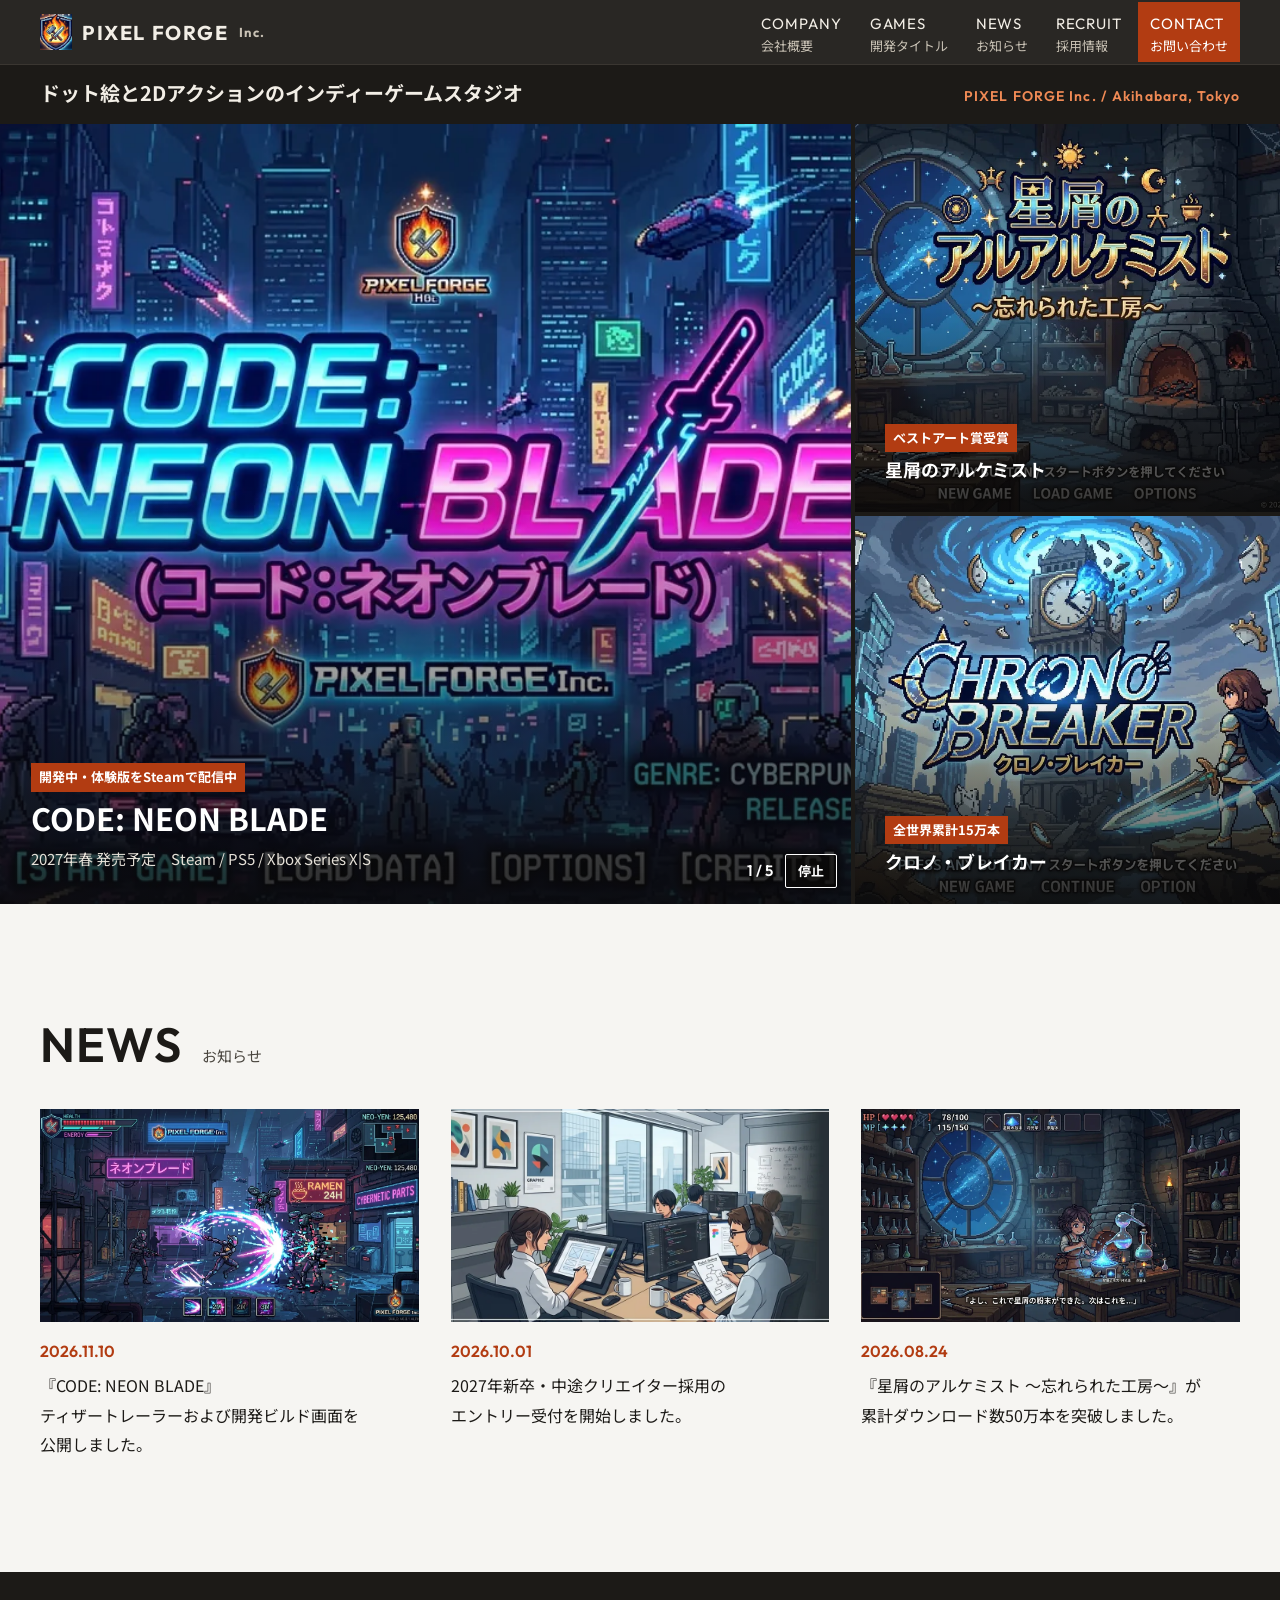
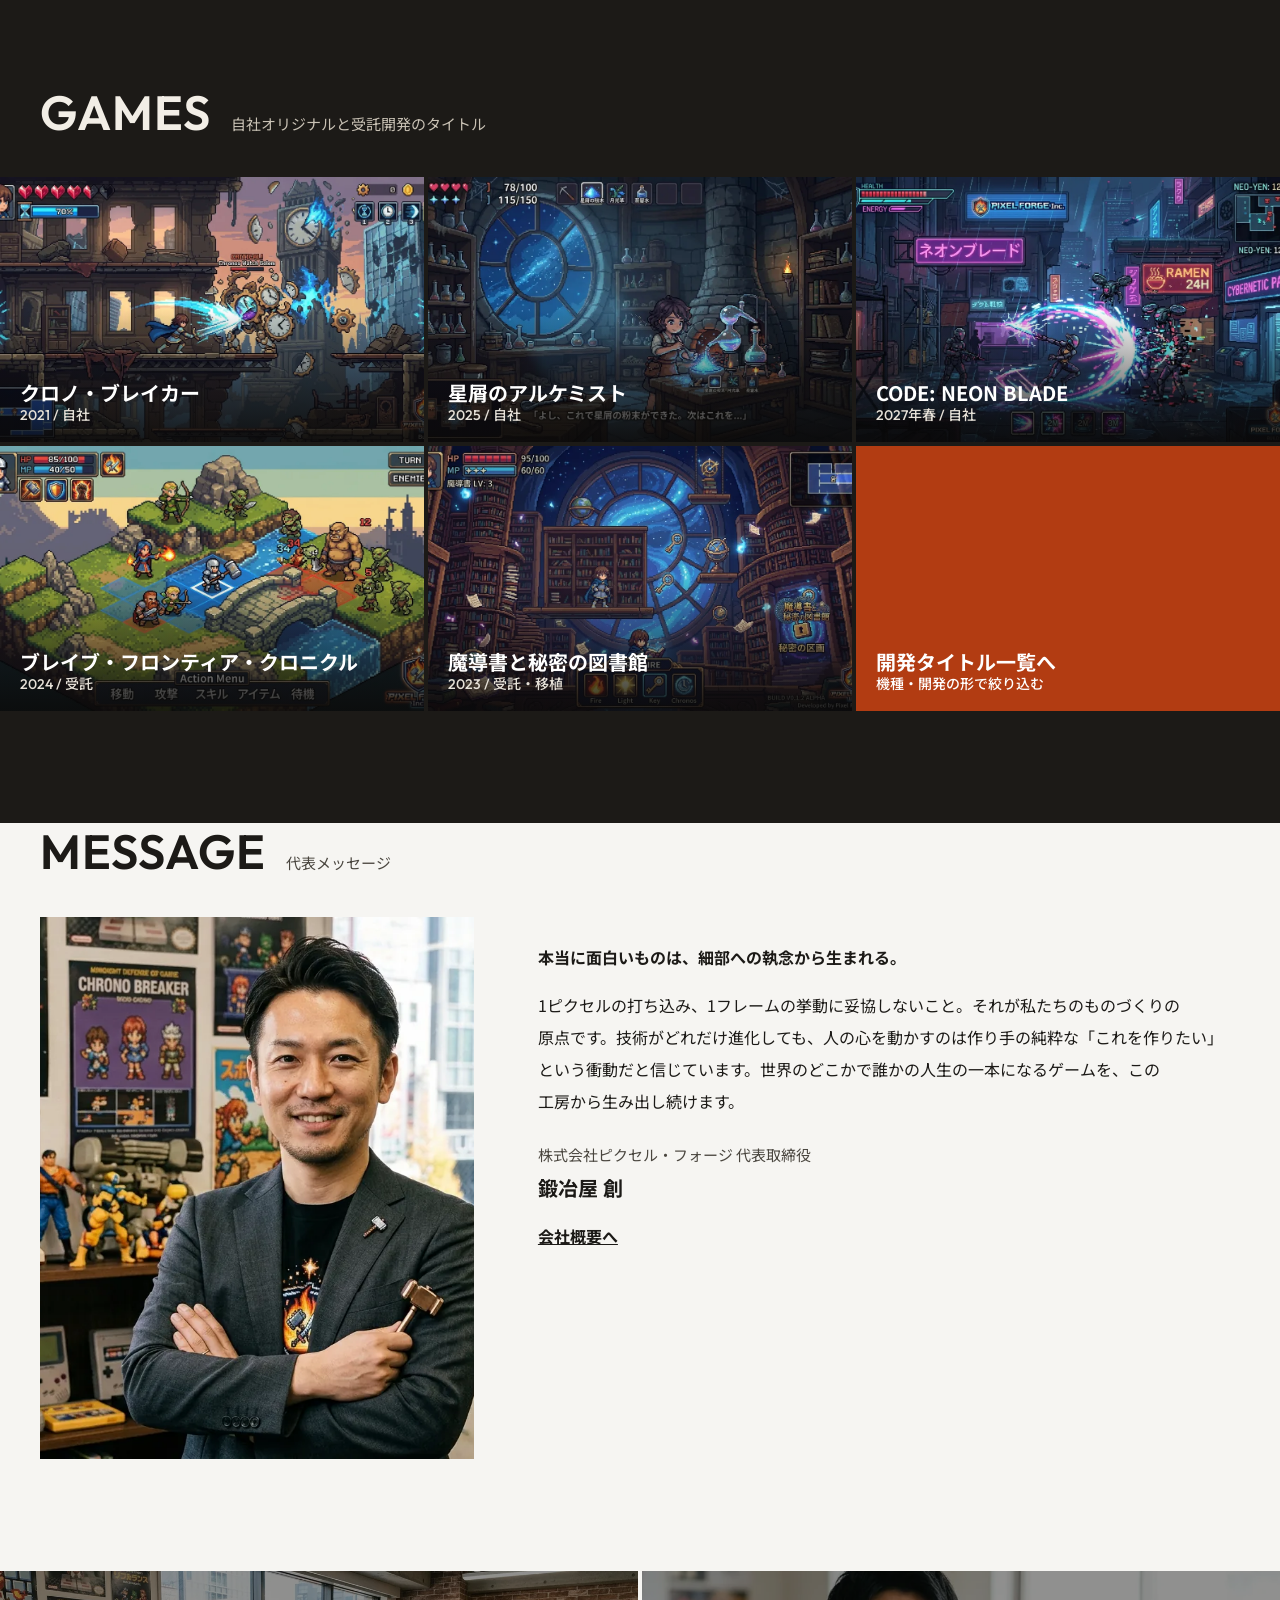
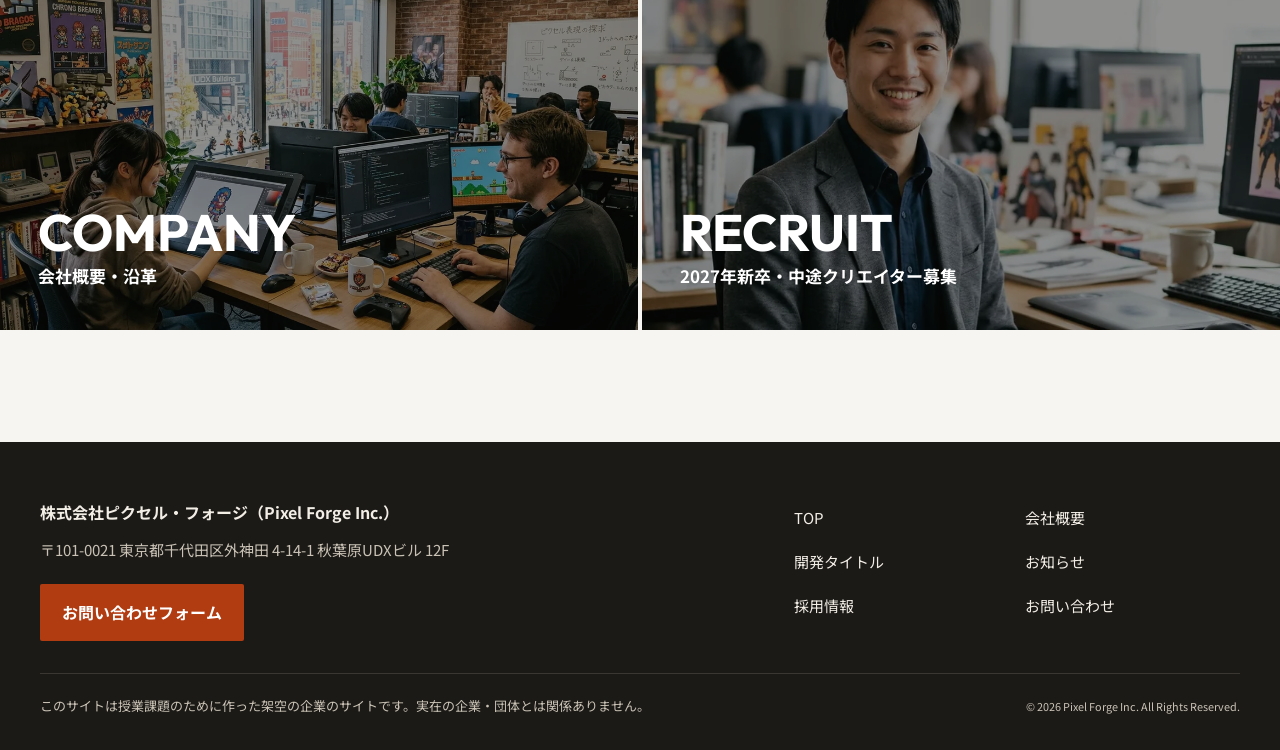
==== commit 6beeeab2: "トップの大きい枠のタイトルを順に切り替える - 6秒ごとに5タイトルを順に。右の2枚は次に出る2タイトルで、押すと大きい枠へ - 停止ボタンと「1 / 5」の表示。マウスを乗せている間・フォーカス中・" ====
--- a/index.html
+++ b/index.html
@@ -38,7 +38,7 @@
     <h1 id="hero-title">ドット絵と2Dアクションのインディーゲームスタジオ</h1>
     <p lang="en">PIXEL FORGE Inc. / Akihabara, Tokyo</p>
   </div></div>
-  <section class="hero-mosaic" aria-labelledby="hero-title">
+  <section class="hero-mosaic" id="hero" aria-labelledby="hero-title" aria-roledescription="タイトルの切り替え">
     <a class="tile tile-main" href="./games.html#neon-blade">
       <img src="./images/neon-blade-title.webp" width="1200" height="655" alt="『CODE: NEON BLADE』のタイトル画面。ネオンの看板が並ぶ電脳都市">
       <span class="tile-text">
@@ -61,6 +61,10 @@
         <span class="tile-name">クロノ・ブレイカー</span>
       </span>
     </a>
+    <div class="hero-ctrl" hidden>
+      <span class="hero-count" aria-hidden="true"><span id="hero-now">1</span> / 5</span>
+      <button type="button" class="hero-pause" aria-pressed="false">停止</button>
+    </div>
   </section>
 
   <section class="section" id="news" aria-labelledby="news-title">
@@ -146,7 +150,7 @@
   <div class="wrap">
     <div>
       <p class="name">株式会社ピクセル・フォージ（Pixel Forge Inc.）</p>
-      <address>〒101-0021 東京都千代田区外神田 4-14-1 秋葉原UDXビル 12F</address>
+      <address>〒101-0021 東京都千代田区外神田 4-14-1 <span class="nw">秋葉原UDXビル 12F</span></address>
       <p class="contact-cta"><a class="btn" href="./contact.html">お問い合わせフォーム</a></p>
     </div>
     <nav aria-label="フッターメニュー">
--- a/css/style.css
+++ b/css/style.css
@@ -86,15 +86,16 @@
 .gnav .nav-entry a { background: var(--ember); color: #fff; }
 .gnav .nav-entry a span { color: #fff; }
 .menu-btn {
-  display: none; background: none; border: 0; color: var(--on-iron);
-  font-family: var(--font-dot); font-size: 15px; padding: 10px 4px; cursor: pointer;
+  display: none; background: none; border: 1px solid var(--on-iron); border-radius: 2px; color: var(--on-iron);
+  font-family: var(--font-dot); font-weight: 600; font-size: 14px; letter-spacing: .06em;
+  min-width: 84px; padding: 8px 12px; text-align: center; cursor: pointer; /* MENU と CLOSE で幅を変えない */
 }
 
 @media (max-width: 900px) {
   .menu-btn { display: block; }
   .gnav {
     position: fixed; inset: 64px 0 auto 0; background: var(--iron);
-    max-height: calc(100vh - 64px); overflow-y: auto;
+    height: calc(100vh - 64px); height: calc(100dvh - 64px); overflow-y: auto;
     display: none; padding: 8px var(--gutter) 24px;
   }
   .gnav.is-open { display: block; }
@@ -384,3 +385,25 @@
 .logo-band { margin: 0; background: #0d1530; }
 .logo-band img { width: 100%; max-height: 520px; object-fit: cover; }
 .page-head .catch-sub { display: block; margin-top: 8px; font-size: 16px; font-weight: 500; color: var(--on-iron-sub); }
+
+.nw { white-space: nowrap; }
+
+/* 最初の画面：大きい枠の切り替え（js/main.js） */
+.tile img { transition: opacity .35s ease, transform .6s cubic-bezier(.2, .7, .2, 1); }
+.tile img.is-fading { opacity: 0; }
+.tile:not(.tile-main) .tile-meta { display: none; }
+.hero-ctrl {
+  position: absolute; z-index: 3; left: calc(66.66% - 16px); bottom: 16px; transform: translateX(-100%);
+  display: flex; align-items: center; gap: 12px; color: #fff;
+}
+.hero-ctrl[hidden] { display: none; }
+.hero-count { font-family: var(--font-dot); font-weight: 600; font-size: 15px; text-shadow: 0 1px 6px rgba(0, 0, 0, .8); }
+.hero-pause {
+  font: inherit; font-size: 13px; font-weight: 700; color: #fff; cursor: pointer;
+  background: rgba(10, 9, 8, .6); border: 1px solid #fff; border-radius: 2px; padding: 4px 12px;
+}
+.tile:not(.tile-main) { cursor: pointer; }
+@media (prefers-reduced-motion: reduce) { .tile img { transition: none; } }
+@media (max-width: 900px) {
+  .hero-ctrl { left: auto; right: 12px; top: 12px; bottom: auto; transform: none; }
+}
